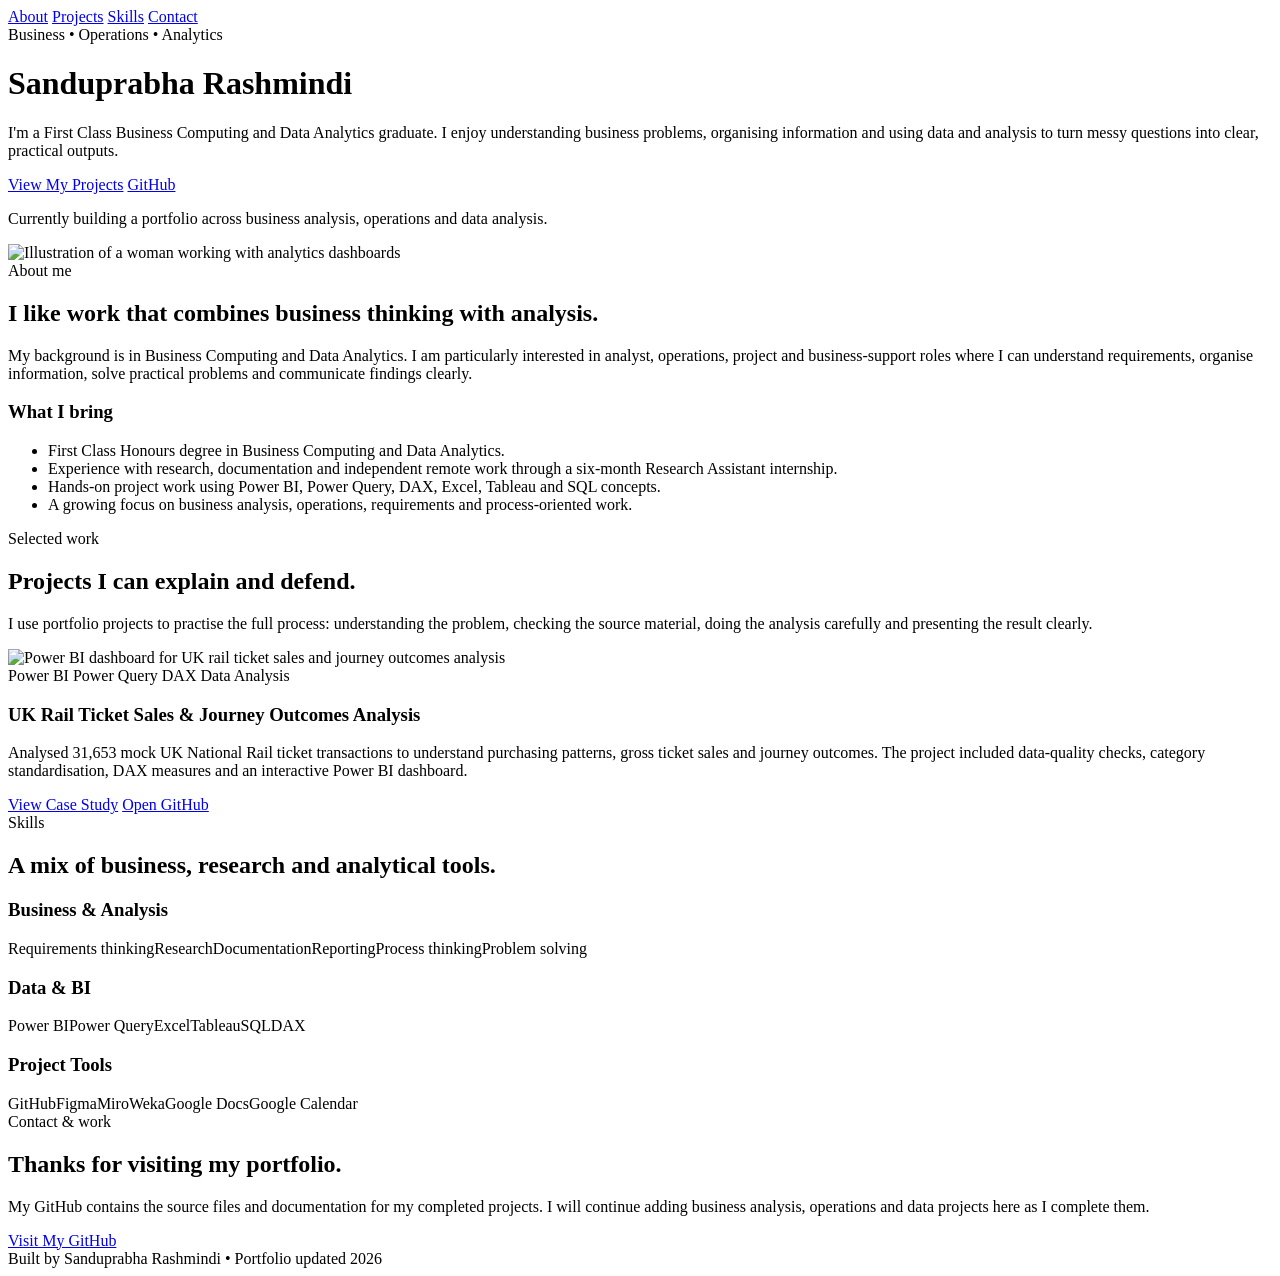
==== index.html @ f272a781 "Add portfolio website" ====
<!DOCTYPE html>
<html lang="en">
<head>
  <meta charset="UTF-8" />
  <meta name="viewport" content="width=device-width, initial-scale=1.0" />
  <meta name="description" content="Portfolio of Sanduprabha Rashmindi, a First Class Business Computing and Data Analytics graduate interested in business analysis, operations and data-informed decision making." />
  <title>Sanduprabha Rashmindi | Portfolio</title>
  <link rel="preconnect" href="https://fonts.googleapis.com">
  <link rel="preconnect" href="https://fonts.gstatic.com" crossorigin>
  <link href="https://fonts.googleapis.com/css2?family=Inter:wght@400;500;600;700;800&display=swap" rel="stylesheet">
  <link rel="stylesheet" href="assets/style.css" />
</head>
<body>
  <nav class="site-nav" aria-label="Main navigation">
    <div class="container nav-inner">
      <div class="nav-links">
        <a href="#about">About</a>
        <a href="#projects">Projects</a>
        <a href="#skills">Skills</a>
        <a href="#contact">Contact</a>
      </div>
    </div>
  </nav>

  <header class="hero" id="top">
    <div class="container hero-grid">
      <div>
        <div class="eyebrow">Business • Operations • Analytics</div>
        <h1><span class="accent">Sanduprabha Rashmindi</span></h1>
        <p class="hero-copy">
          I'm a First Class Business Computing and Data Analytics graduate. I enjoy understanding business problems,
          organising information and using data and analysis to turn messy questions into clear, practical outputs.
        </p>
        <div class="button-row">
          <a class="button primary" href="#projects">View My Projects</a>
          <a class="button" href="https://github.com/mindyverse" target="_blank" rel="noreferrer">GitHub</a>
        </div>
        <p class="hero-note">Currently building a portfolio across business analysis, operations and data analysis.</p>
      </div>

      <div class="hero-visual" aria-label="Data analytics illustration">
        <img src="images/hero-portfolio.png" alt="Illustration of a woman working with analytics dashboards" />
      </div>
    </div>
  </header>

  <main>
    <section id="about">
      <div class="container">
        <div class="about-grid">
          <div>
            <div class="section-kicker">About me</div>
            <h2 class="section-title">I like work that combines business thinking with analysis.</h2>
            <p class="section-subtitle">
              My background is in Business Computing and Data Analytics. I am particularly interested in analyst,
              operations, project and business-support roles where I can understand requirements, organise information,
              solve practical problems and communicate findings clearly.
            </p>
          </div>
          <div class="card">
            <h3>What I bring</h3>
            <ul class="fact-list">
              <li>First Class Honours degree in Business Computing and Data Analytics.</li>
              <li>Experience with research, documentation and independent remote work through a six-month Research Assistant internship.</li>
              <li>Hands-on project work using Power BI, Power Query, DAX, Excel, Tableau and SQL concepts.</li>
              <li>A growing focus on business analysis, operations, requirements and process-oriented work.</li>
            </ul>
          </div>
        </div>
      </div>
    </section>

    <section id="projects">
      <div class="container">
        <div class="section-kicker">Selected work</div>
        <h2 class="section-title">Projects I can explain and defend.</h2>
        <p class="section-subtitle">
          I use portfolio projects to practise the full process: understanding the problem, checking the source material,
          doing the analysis carefully and presenting the result clearly.
        </p>

        <div class="grid">
          <article class="card project-card">
            <div class="project-media">
              <img src="https://raw.githubusercontent.com/mindyverse/uk-rail-ticket-sales-journey-outcomes-analysis/main/dashboard.png" onerror="this.onerror=null;this.src='images/uk-rail-dashboard.png';" alt="Power BI dashboard for UK rail ticket sales and journey outcomes analysis" />
            </div>
            <div class="project-body">
              <div class="project-meta">
                <span class="tag">Power BI</span>
                <span class="tag">Power Query</span>
                <span class="tag">DAX</span>
                <span class="tag">Data Analysis</span>
              </div>
              <h3>UK Rail Ticket Sales & Journey Outcomes Analysis</h3>
              <p>
                Analysed 31,653 mock UK National Rail ticket transactions to understand purchasing patterns,
                gross ticket sales and journey outcomes. The project included data-quality checks, category standardisation,
                DAX measures and an interactive Power BI dashboard.
              </p>
              <div class="button-row">
                <a class="button primary" href="projects/uk-rail.html">View Case Study</a>
                <a class="button" href="https://github.com/mindyverse/uk-rail-ticket-sales-journey-outcomes-analysis" target="_blank" rel="noreferrer">Open GitHub</a>
              </div>
            </div>
          </article>
        </div>
      </div>
    </section>

    <section id="skills">
      <div class="container">
        <div class="section-kicker">Skills</div>
        <h2 class="section-title">A mix of business, research and analytical tools.</h2>
        <div class="grid three">
          <div class="card skill-group">
            <h3>Business & Analysis</h3>
            <div class="skill-chips">
              <span>Requirements thinking</span><span>Research</span><span>Documentation</span><span>Reporting</span><span>Process thinking</span><span>Problem solving</span>
            </div>
          </div>
          <div class="card skill-group">
            <h3>Data & BI</h3>
            <div class="skill-chips">
              <span>Power BI</span><span>Power Query</span><span>Excel</span><span>Tableau</span><span>SQL</span><span>DAX</span>
            </div>
          </div>
          <div class="card skill-group">
            <h3>Project Tools</h3>
            <div class="skill-chips">
              <span>GitHub</span><span>Figma</span><span>Miro</span><span>Weka</span><span>Google Docs</span><span>Google Calendar</span>
            </div>
          </div>
        </div>
      </div>
    </section>

    <section id="contact">
      <div class="container">
        <div class="soft-panel contact-card">
          <div class="section-kicker">Contact & work</div>
          <h2 class="section-title">Thanks for visiting my portfolio.</h2>
          <p class="section-subtitle" style="margin-left:auto;margin-right:auto;">
            My GitHub contains the source files and documentation for my completed projects. I will continue adding
            business analysis, operations and data projects here as I complete them.
          </p>
          <div class="button-row">
            <a class="button primary" href="https://github.com/mindyverse" target="_blank" rel="noreferrer">Visit My GitHub</a>
          </div>
        </div>
      </div>
    </section>
  </main>

  <footer>
    <div class="container">Built by Sanduprabha Rashmindi • Portfolio updated 2026</div>
  </footer>
</body>
</html>
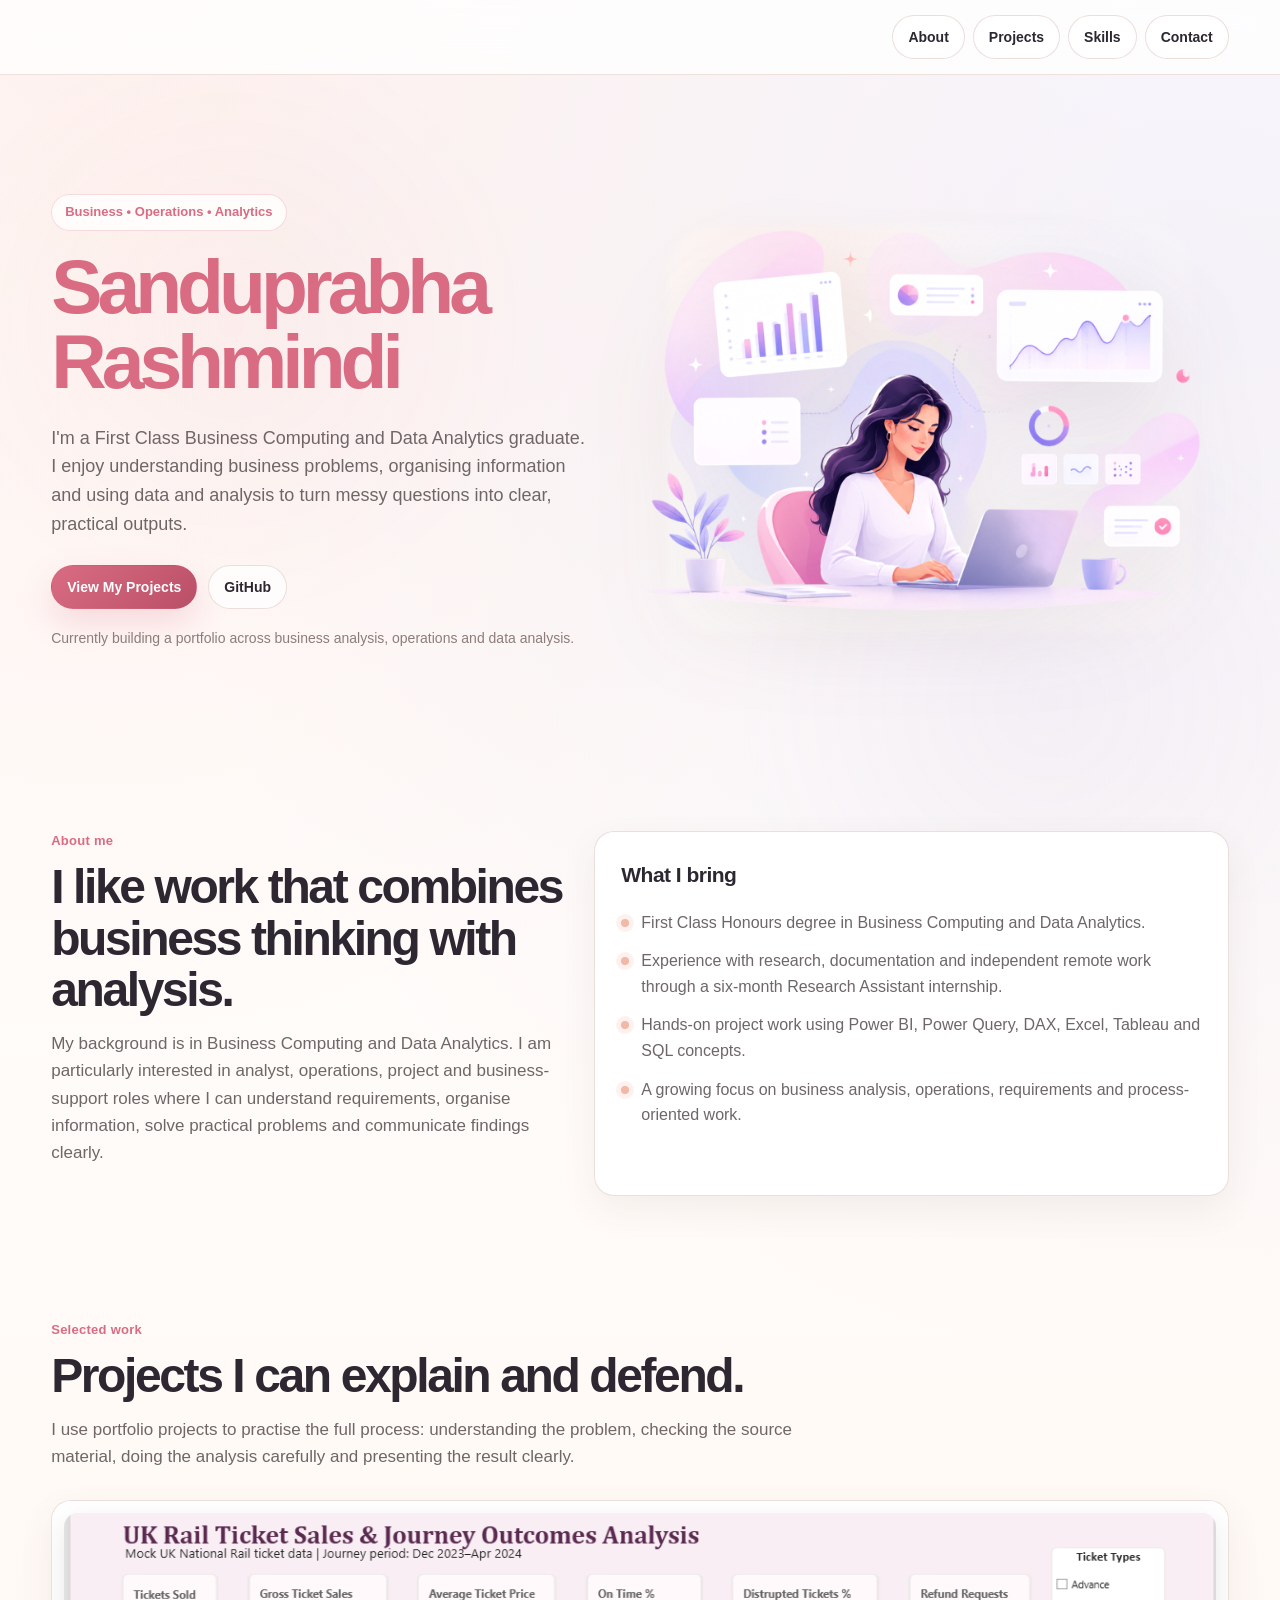
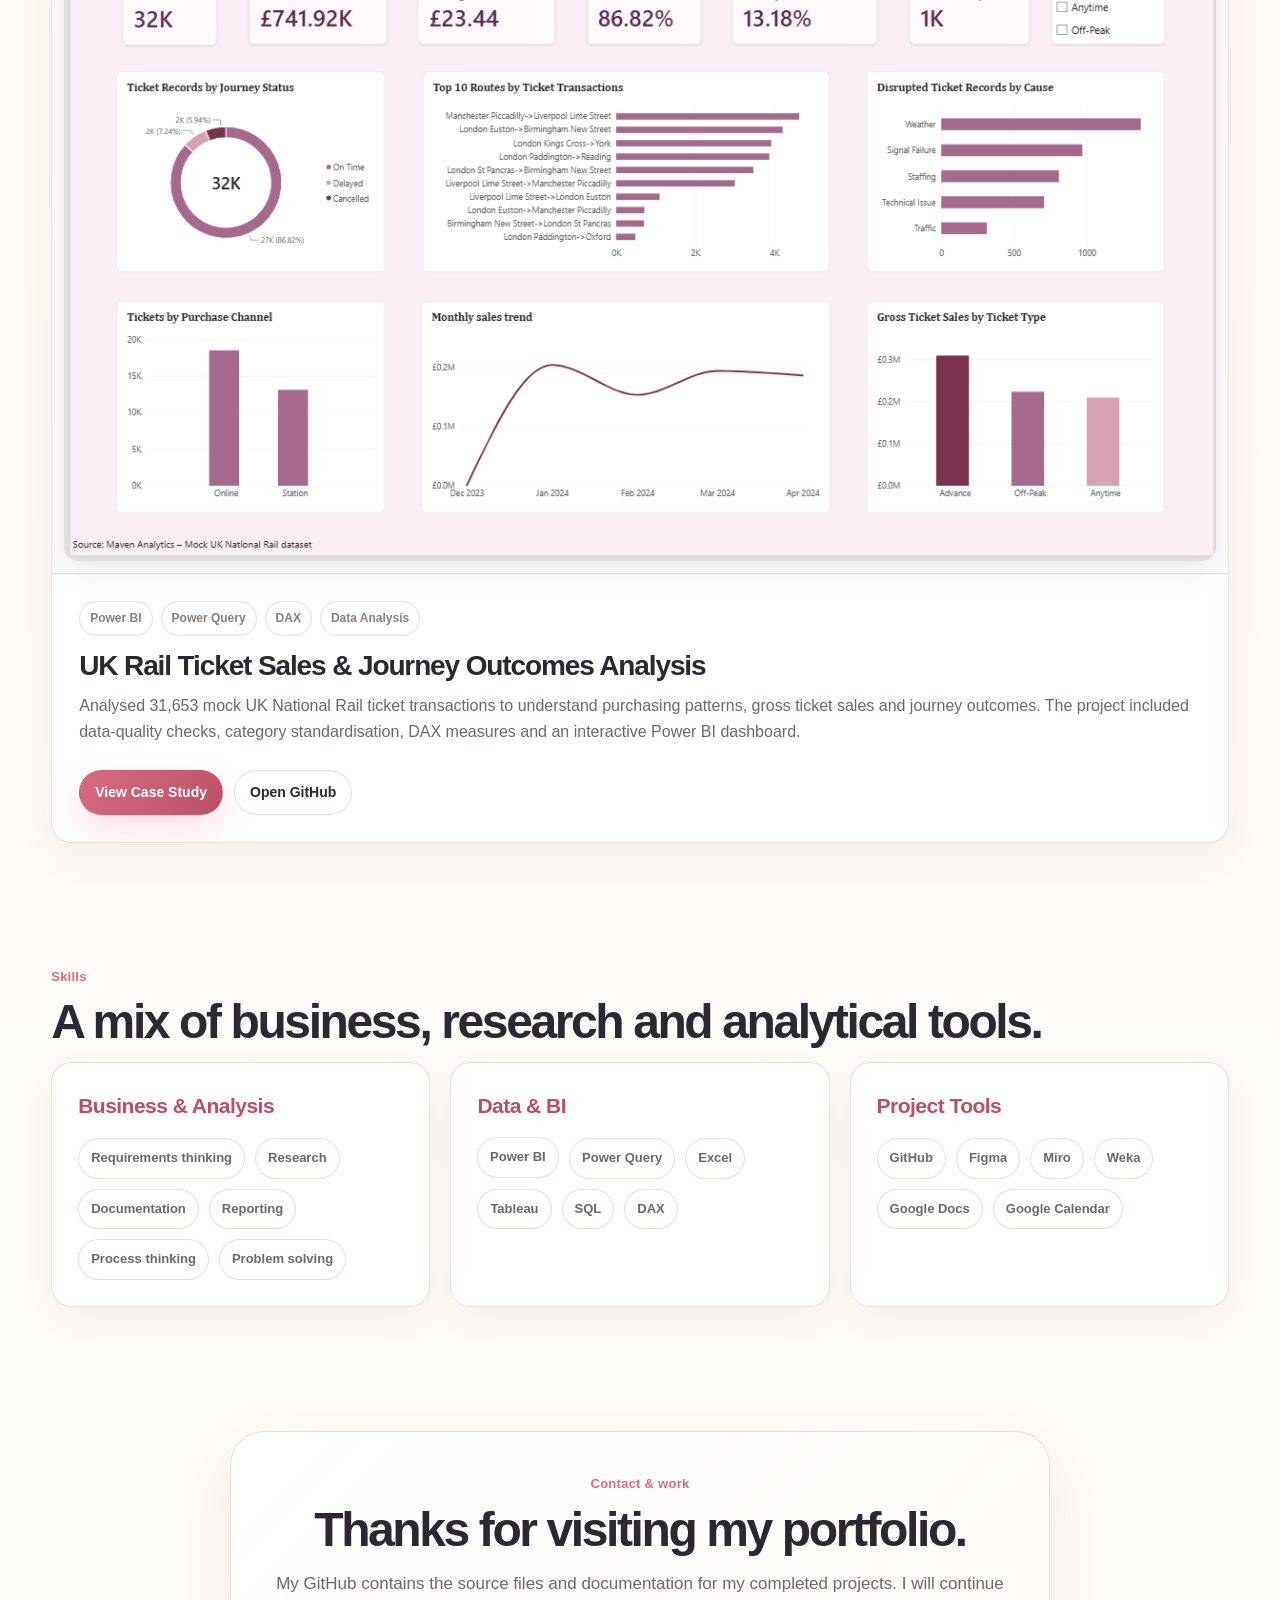
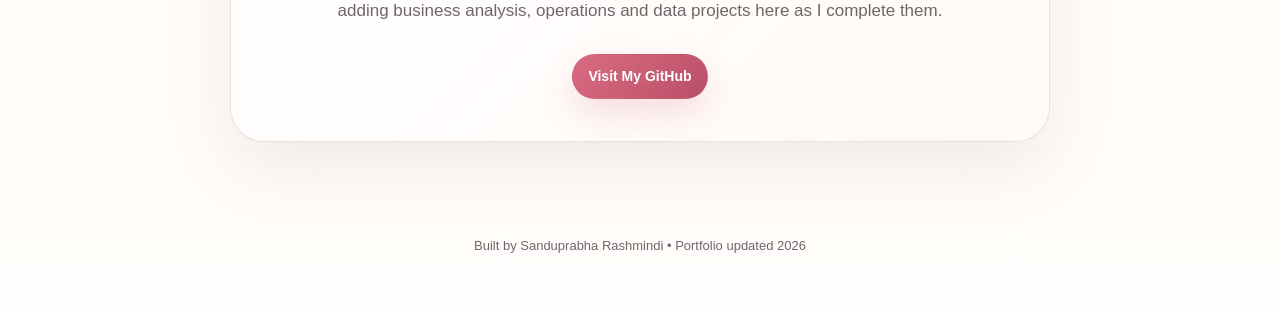
==== commit 249d8858: "Add files via upload" ====
--- a/index.html
+++ b/index.html
@@ -8,7 +8,7 @@
   <link rel="preconnect" href="https://fonts.googleapis.com">
   <link rel="preconnect" href="https://fonts.gstatic.com" crossorigin>
   <link href="https://fonts.googleapis.com/css2?family=Inter:wght@400;500;600;700;800&display=swap" rel="stylesheet">
-  <link rel="stylesheet" href="assets/style.css" />
+  <link rel="stylesheet" href="style.css" />
 </head>
 <body>
   <nav class="site-nav" aria-label="Main navigation">
@@ -39,7 +39,7 @@
       </div>
 
       <div class="hero-visual" aria-label="Data analytics illustration">
-        <img src="images/hero-portfolio.png" alt="Illustration of a woman working with analytics dashboards" />
+        <img src="hero-portfolio.png" alt="Illustration of a woman working with analytics dashboards" />
       </div>
     </div>
   </header>
@@ -82,7 +82,7 @@
         <div class="grid">
           <article class="card project-card">
             <div class="project-media">
-              <img src="https://raw.githubusercontent.com/mindyverse/uk-rail-ticket-sales-journey-outcomes-analysis/main/dashboard.png" onerror="this.onerror=null;this.src='images/uk-rail-dashboard.png';" alt="Power BI dashboard for UK rail ticket sales and journey outcomes analysis" />
+              <img src="https://raw.githubusercontent.com/mindyverse/uk-rail-ticket-sales-journey-outcomes-analysis/main/dashboard.png" onerror="this.onerror=null;this.src='uk-rail-dashboard.png';" alt="Power BI dashboard for UK rail ticket sales and journey outcomes analysis" />
             </div>
             <div class="project-body">
               <div class="project-meta">
@@ -98,7 +98,7 @@
                 DAX measures and an interactive Power BI dashboard.
               </p>
               <div class="button-row">
-                <a class="button primary" href="projects/uk-rail.html">View Case Study</a>
+                <a class="button primary" href="uk-rail.html">View Case Study</a>
                 <a class="button" href="https://github.com/mindyverse/uk-rail-ticket-sales-journey-outcomes-analysis" target="_blank" rel="noreferrer">Open GitHub</a>
               </div>
             </div>
--- a/style.css
+++ b/style.css
@@ -0,0 +1,241 @@
+:root {
+  --bg: #fff9f5;
+  --surface: rgba(255, 255, 255, 0.94);
+  --surface-strong: #ffffff;
+  --text: #2c2730;
+  --muted: #6f6668;
+  --soft-muted: #8c7d7a;
+  --line: rgba(233, 221, 216, 0.92);
+  --plum: #d96c82;
+  --plum-deep: #b94f67;
+  --rose: #f3b8a6;
+  --rose-soft: #f8ddd2;
+  --lavender: #a999d6;
+  --shadow: 0 24px 70px rgba(86, 66, 61, 0.10);
+  --small-shadow: 0 14px 36px rgba(86, 66, 61, 0.07);
+  --radius-xl: 34px;
+  --radius-lg: 26px;
+  --radius-md: 20px;
+  --max: 1180px;
+}
+
+* { box-sizing: border-box; }
+html { scroll-behavior: smooth; }
+body {
+  margin: 0;
+  font-family: Inter, ui-sans-serif, -apple-system, BlinkMacSystemFont, "Segoe UI", Arial, sans-serif;
+  color: var(--text);
+  background:
+    radial-gradient(circle at 8% 0%, rgba(243, 184, 166, 0.20), transparent 28%),
+    radial-gradient(circle at 93% 9%, rgba(169, 153, 214, 0.13), transparent 31%),
+    linear-gradient(180deg, #ffffff 0%, var(--bg) 48%, #fffdfb 100%);
+  line-height: 1.6;
+}
+body::before {
+  content: "";
+  position: fixed;
+  inset: 0;
+  pointer-events: none;
+  background:
+    radial-gradient(circle at 18% 36%, rgba(217, 108, 130, 0.045), transparent 25%),
+    radial-gradient(circle at 82% 78%, rgba(169, 153, 214, 0.055), transparent 25%);
+  z-index: -1;
+}
+a { color: inherit; }
+img { max-width: 100%; }
+.container { width: min(var(--max), 92%); margin: 0 auto; }
+
+.site-nav {
+  position: sticky;
+  top: 0;
+  z-index: 50;
+  border-bottom: 1px solid rgba(233, 221, 216, 0.86);
+  background: rgba(255,255,255,0.78);
+  backdrop-filter: blur(18px);
+}
+.nav-inner {
+  min-height: 74px;
+  display: flex;
+  align-items: center;
+  justify-content: flex-end;
+  gap: 24px;
+}
+.brand {
+  text-decoration: none;
+  font-weight: 820;
+  letter-spacing: -0.035em;
+  font-size: 20px;
+}
+.brand span { color: var(--plum); }
+.nav-links { display: flex; gap: 8px; flex-wrap: wrap; align-items: center; }
+.nav-links a, .button {
+  text-decoration: none;
+  border-radius: 999px;
+  padding: 10px 15px;
+  border: 1px solid var(--line);
+  background: rgba(255,255,255,0.72);
+  font-size: 14px;
+  font-weight: 700;
+  transition: transform 160ms ease, box-shadow 160ms ease, border-color 160ms ease;
+}
+.nav-links a:hover, .button:hover {
+  transform: translateY(-1px);
+  box-shadow: var(--small-shadow);
+  border-color: rgba(217,108,130,0.38);
+}
+.button.primary {
+  color: #fff;
+  background: linear-gradient(135deg, var(--plum), var(--plum-deep));
+  border-color: transparent;
+  box-shadow: 0 14px 32px rgba(217,108,130,0.22);
+}
+.button-row { display: flex; gap: 11px; flex-wrap: wrap; margin-top: 26px; }
+
+.hero { padding: 74px 0 60px; }
+.hero-grid {
+  display: grid;
+  grid-template-columns: 0.95fr 1.05fr;
+  gap: 42px;
+  align-items: center;
+}
+.eyebrow {
+  display: inline-flex;
+  padding: 7px 13px;
+  border-radius: 999px;
+  border: 1px solid rgba(217,108,130,0.24);
+  background: rgba(255,255,255,0.78);
+  color: var(--plum);
+  font-size: 13px;
+  font-weight: 780;
+}
+h1 {
+  margin: 18px 0 0;
+  max-width: 720px;
+  font-size: clamp(44px, 6vw, 78px);
+  line-height: 0.98;
+  letter-spacing: -0.065em;
+}
+.accent { color: var(--plum); }
+.hero-copy {
+  max-width: 690px;
+  margin: 24px 0 0;
+  color: var(--muted);
+  font-size: 18px;
+}
+.hero-note {
+  margin-top: 18px;
+  color: var(--soft-muted);
+  font-size: 14px;
+}
+.hero-visual {
+  position: relative;
+  min-height: 560px;
+  display: flex;
+  align-items: center;
+  justify-content: center;
+  isolation: isolate;
+}
+.hero-visual::before {
+  content: "";
+  position: absolute;
+  width: 88%; height: 73%;
+  border-radius: 48px;
+  background:
+    radial-gradient(circle at 24% 16%, rgba(243,184,166,0.20), transparent 38%),
+    radial-gradient(circle at 78% 23%, rgba(169,153,214,0.10), transparent 38%),
+    linear-gradient(145deg, rgba(255,255,255,0.66), rgba(255,249,245,0.24));
+  filter: blur(5px);
+  z-index: -1;
+}
+.hero-visual img {
+  width: min(124%, 900px);
+  max-height: 700px;
+  object-fit: contain;
+  display: block;
+  transform: translateY(-8px);
+  filter: drop-shadow(0 30px 42px rgba(88,68,63,0.10));
+}
+
+section { padding: 62px 0; }
+.section-kicker { color: var(--plum); font-size: 13px; font-weight: 800; letter-spacing: 0.02em; margin-bottom: 9px; }
+.section-title { margin: 0 0 14px; font-size: clamp(32px,4vw,48px); line-height: 1.08; letter-spacing: -0.05em; }
+.section-subtitle { max-width: 790px; margin: 0 0 30px; color: var(--muted); font-size: 17px; }
+.soft-panel {
+  padding: clamp(24px,4vw,42px);
+  border-radius: var(--radius-xl);
+  border: 1px solid var(--line);
+  background: linear-gradient(135deg, rgba(255,255,255,0.97), rgba(255,249,245,0.92));
+  box-shadow: var(--shadow);
+}
+.grid { display: grid; gap: 20px; }
+.grid.two { grid-template-columns: repeat(2, minmax(0,1fr)); }
+.grid.three { grid-template-columns: repeat(3, minmax(0,1fr)); }
+.card {
+  border-radius: var(--radius-md);
+  border: 1px solid var(--line);
+  background: var(--surface);
+  box-shadow: var(--small-shadow);
+  padding: 26px;
+  backdrop-filter: blur(16px);
+}
+.card h3 { margin: 0 0 8px; font-size: 21px; letter-spacing: -0.025em; }
+.card p { margin: 0; color: var(--muted); }
+
+.about-grid { display: grid; grid-template-columns: 0.9fr 1.1fr; gap: 24px; align-items: stretch; }
+.fact-list { list-style: none; padding: 0; margin: 18px 0 0; display: grid; gap: 13px; }
+.fact-list li { display: flex; gap: 12px; color: var(--muted); }
+.fact-list li::before { content: ""; width: 8px; height: 8px; flex: 0 0 8px; margin-top: 9px; border-radius: 50%; background: var(--rose); box-shadow: 0 0 0 5px rgba(243,184,166,0.18); }
+
+.project-card { overflow: hidden; padding: 0; }
+.project-media { background: #fff; border-bottom: 1px solid var(--line); padding: 12px; }
+.project-media img { display: block; width: 100%; aspect-ratio: 16 / 9; object-fit: cover; border-radius: 14px; box-shadow: 0 10px 28px rgba(44,39,48,0.10); }
+.project-body { padding: 27px; }
+.project-meta { display: flex; flex-wrap: wrap; gap: 8px; margin-bottom: 14px; }
+.tag { padding: 7px 10px; border-radius: 999px; background: #fff; border: 1px solid var(--line); color: var(--soft-muted); font-size: 12px; font-weight: 700; }
+.project-body h3 { font-size: 28px; line-height: 1.14; margin: 0 0 11px; letter-spacing: -0.04em; }
+.project-body p { color: var(--muted); margin: 0; }
+
+.skill-group h3 { color: var(--plum-deep); }
+.skill-chips { display: flex; flex-wrap: wrap; gap: 10px; margin-top: 15px; }
+.skill-chips span { padding: 9px 12px; border-radius: 999px; border: 1px solid var(--line); background: #fff; color: var(--muted); font-size: 13px; font-weight: 680; }
+
+.contact-card { text-align: center; max-width: 820px; margin: 0 auto; }
+.contact-card .button-row { justify-content: center; }
+footer { padding: 32px 0 54px; text-align: center; color: var(--muted); font-size: 13px; }
+
+.project-hero { padding: 58px 0 34px; }
+.project-hero h1 { font-size: clamp(40px,5vw,64px); max-width: 920px; }
+.breadcrumb { font-size: 14px; color: var(--muted); margin-bottom: 18px; }
+.breadcrumb a { color: var(--plum); text-decoration: none; font-weight: 700; }
+.project-screenshot {
+  margin-top: 28px;
+  padding: 10px;
+  border-radius: 26px;
+  border: 1px solid var(--line);
+  background: #fff;
+  box-shadow: 0 18px 50px rgba(44,39,48,0.10);
+}
+.project-screenshot img { display: block; width: 100%; border-radius: 17px; }
+.kpi-grid { display: grid; grid-template-columns: repeat(3,1fr); gap: 14px; margin-top: 24px; }
+.kpi { padding: 18px; border: 1px solid var(--line); border-radius: 18px; background: #fff; }
+.kpi strong { display: block; font-size: 26px; color: var(--plum-deep); letter-spacing: -0.035em; }
+.kpi span { color: var(--muted); font-size: 13px; }
+.note { padding: 18px 20px; border-left: 4px solid var(--rose); background: rgba(255,255,255,0.76); border-radius: 0 16px 16px 0; color: var(--muted); }
+
+@media (max-width: 980px) {
+  .hero-grid, .about-grid, .grid.two, .grid.three { grid-template-columns: 1fr; }
+  .hero-visual { min-height: 470px; }
+  .kpi-grid { grid-template-columns: repeat(2,1fr); }
+}
+@media (max-width: 680px) {
+  .nav-inner { align-items: flex-start; padding: 16px 0; flex-direction: column; gap: 12px; }
+  .nav-links { width: 100%; }
+  .nav-links a { flex: 1; text-align: center; }
+  .hero { padding-top: 48px; }
+  .hero-visual { min-height: 390px; }
+  .hero-visual img { width: 122%; }
+  section { padding: 46px 0; }
+  .button-row { flex-direction: column; }
+  .button { text-align: center; }
+  .kpi-grid { grid-template-columns: 1fr; }
+}
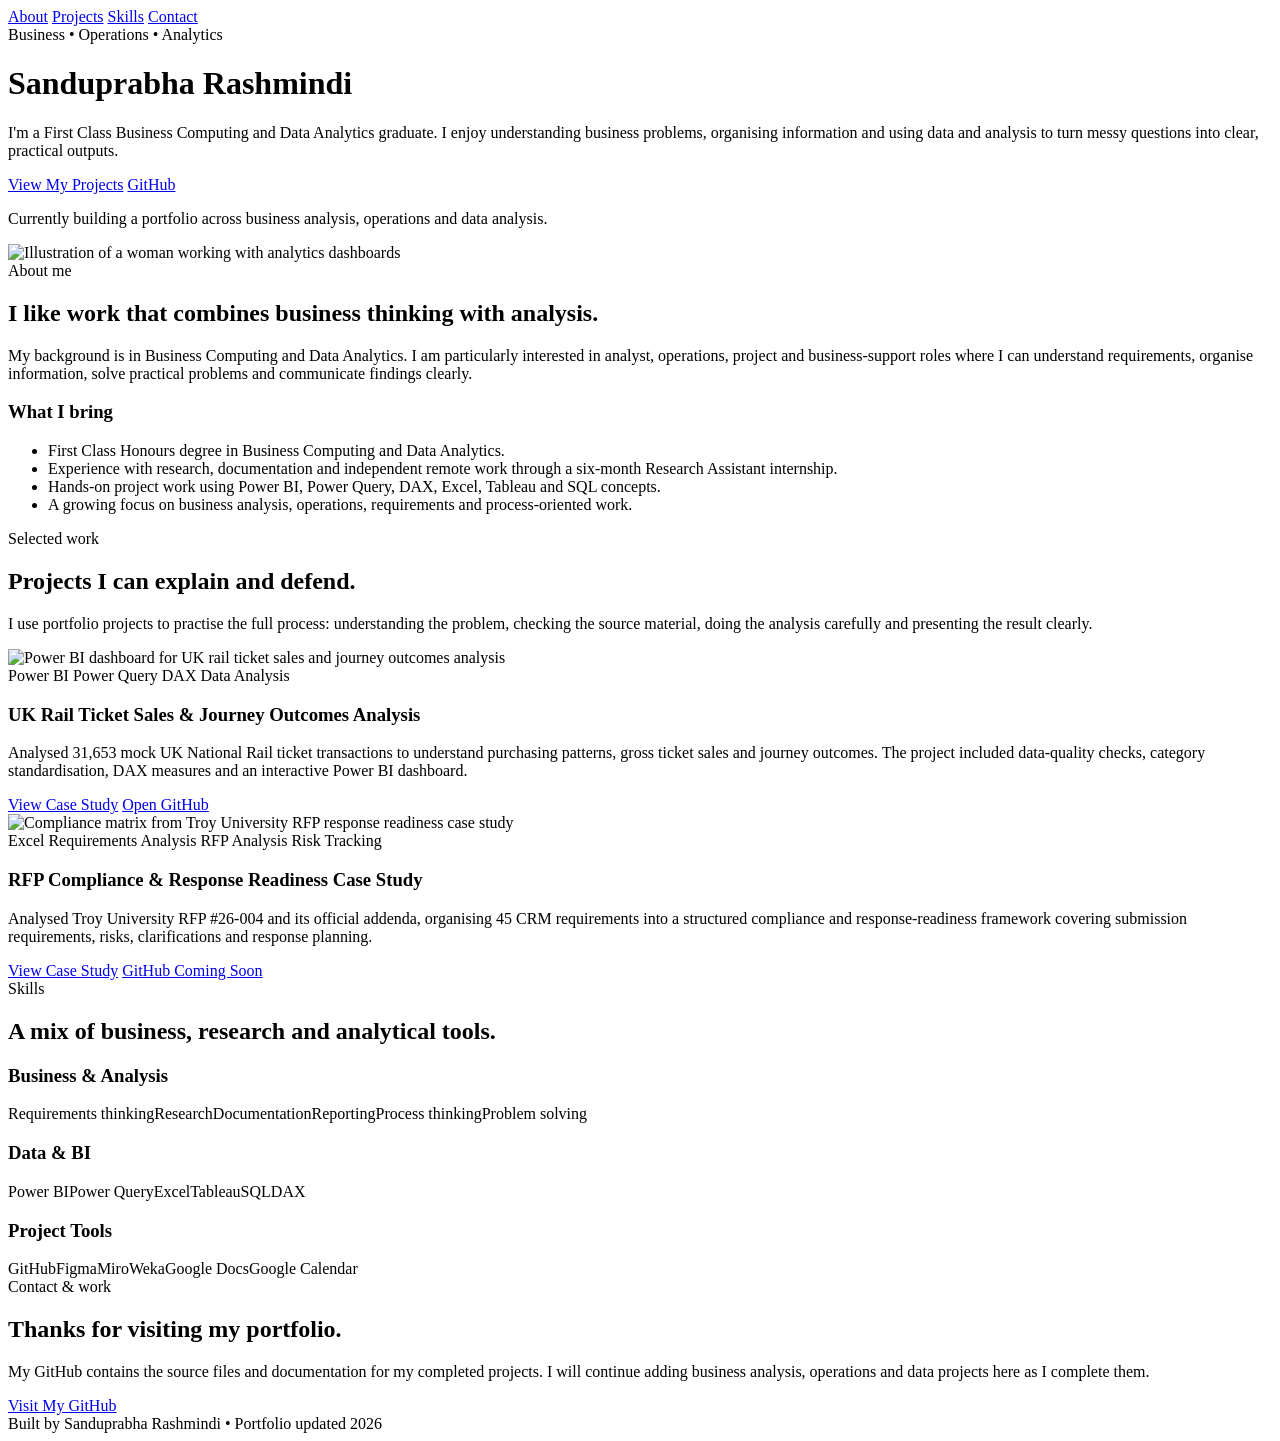
==== commit fa051b80: "Add RFP response readiness case study" ====
--- a/index.html
+++ b/index.html
@@ -8,7 +8,7 @@
   <link rel="preconnect" href="https://fonts.googleapis.com">
   <link rel="preconnect" href="https://fonts.gstatic.com" crossorigin>
   <link href="https://fonts.googleapis.com/css2?family=Inter:wght@400;500;600;700;800&display=swap" rel="stylesheet">
-  <link rel="stylesheet" href="style.css" />
+  <link rel="stylesheet" href="assets/style.css" />
 </head>
 <body>
   <nav class="site-nav" aria-label="Main navigation">
@@ -39,7 +39,7 @@
       </div>
 
       <div class="hero-visual" aria-label="Data analytics illustration">
-        <img src="hero-portfolio.png" alt="Illustration of a woman working with analytics dashboards" />
+        <img src="images/hero-portfolio.png" alt="Illustration of a woman working with analytics dashboards" />
       </div>
     </div>
   </header>
@@ -79,10 +79,10 @@
           doing the analysis carefully and presenting the result clearly.
         </p>
 
-        <div class="grid">
+        <div class="grid two">
           <article class="card project-card">
             <div class="project-media">
-              <img src="https://raw.githubusercontent.com/mindyverse/uk-rail-ticket-sales-journey-outcomes-analysis/main/dashboard.png" onerror="this.onerror=null;this.src='uk-rail-dashboard.png';" alt="Power BI dashboard for UK rail ticket sales and journey outcomes analysis" />
+              <img src="https://raw.githubusercontent.com/mindyverse/uk-rail-ticket-sales-journey-outcomes-analysis/main/dashboard.png" onerror="this.onerror=null;this.src='images/uk-rail-dashboard.png';" alt="Power BI dashboard for UK rail ticket sales and journey outcomes analysis" />
             </div>
             <div class="project-body">
               <div class="project-meta">
@@ -98,8 +98,31 @@
                 DAX measures and an interactive Power BI dashboard.
               </p>
               <div class="button-row">
-                <a class="button primary" href="uk-rail.html">View Case Study</a>
+                <a class="button primary" href="projects/uk-rail.html">View Case Study</a>
                 <a class="button" href="https://github.com/mindyverse/uk-rail-ticket-sales-journey-outcomes-analysis" target="_blank" rel="noreferrer">Open GitHub</a>
+              </div>
+            </div>
+          </article>
+
+          <article class="card project-card">
+            <div class="project-media">
+              <img src="images/rfp-compliance-matrix.png" alt="Compliance matrix from Troy University RFP response readiness case study" />
+            </div>
+            <div class="project-body">
+              <div class="project-meta">
+                <span class="tag">Excel</span>
+                <span class="tag">Requirements Analysis</span>
+                <span class="tag">RFP Analysis</span>
+                <span class="tag">Risk Tracking</span>
+              </div>
+              <h3>RFP Compliance & Response Readiness Case Study</h3>
+              <p>
+                Analysed Troy University RFP #26-004 and its official addenda, organising 45 CRM requirements into a structured
+                compliance and response-readiness framework covering submission requirements, risks, clarifications and response planning.
+              </p>
+              <div class="button-row">
+                <a class="button primary" href="projects/troy-rfp.html">View Case Study</a>
+                <a class="button" href="#" aria-disabled="true" title="GitHub repository will be added after it is published">GitHub Coming Soon</a>
               </div>
             </div>
           </article>
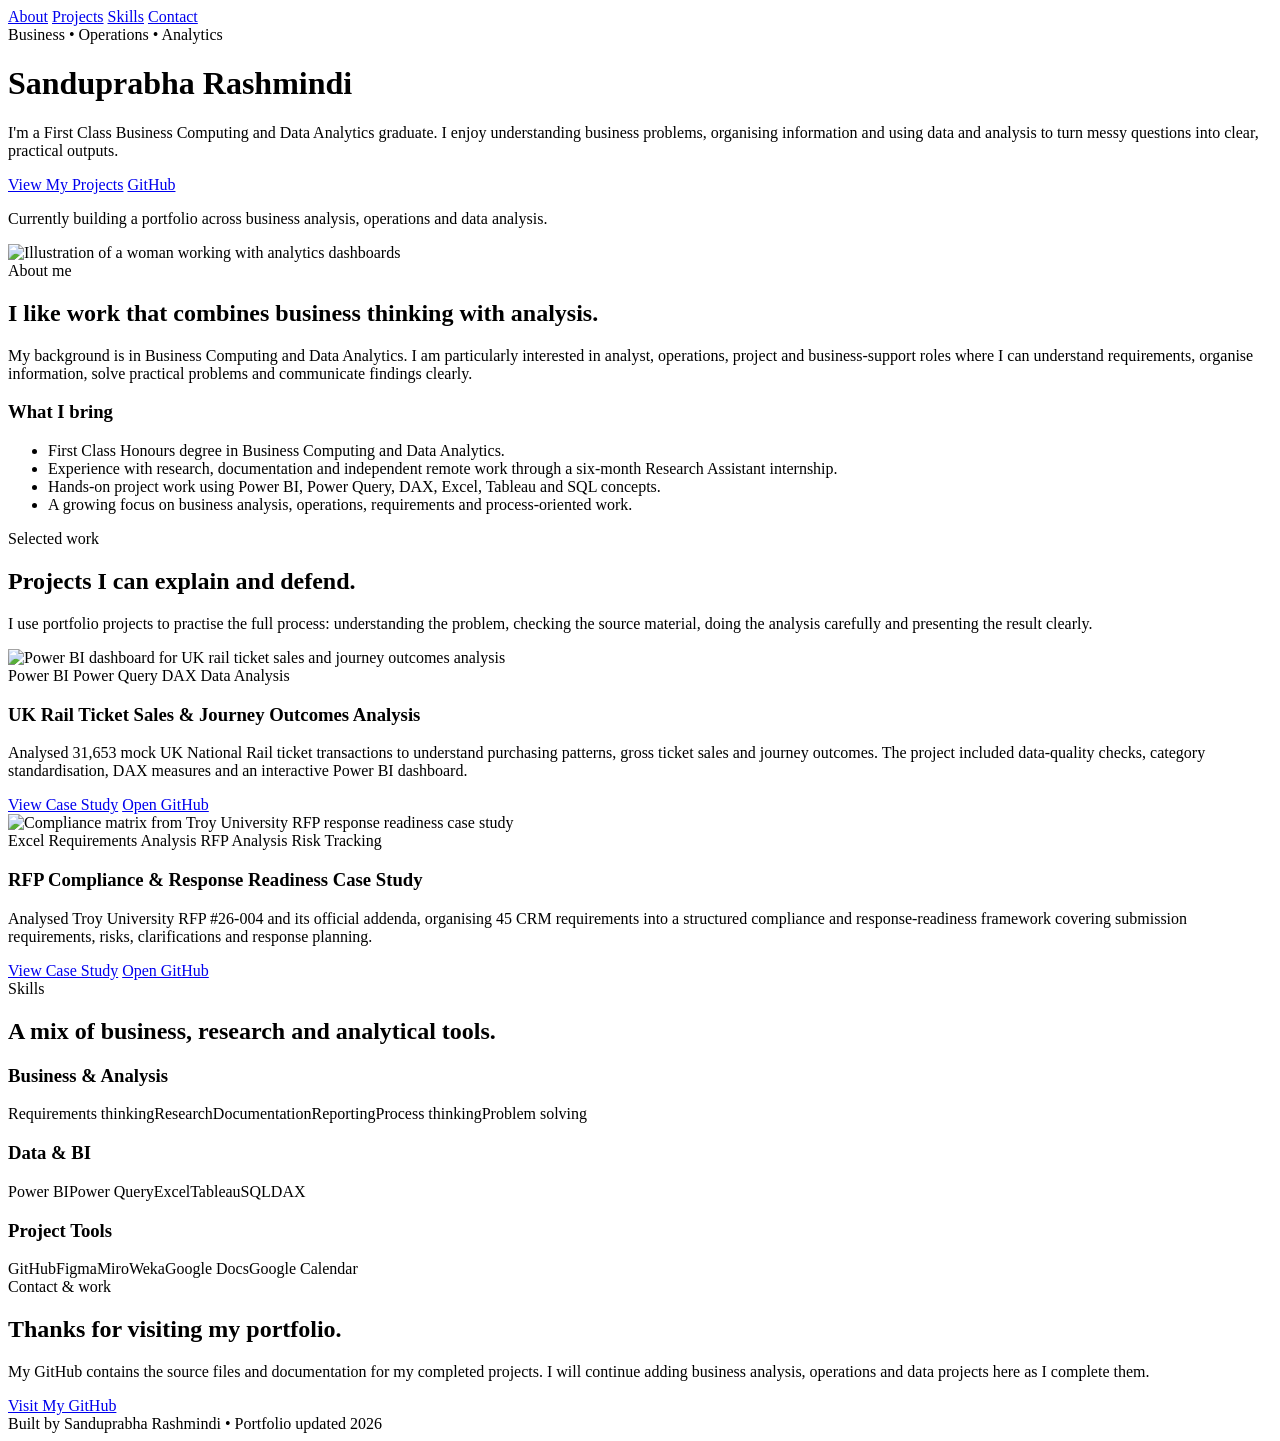
==== commit c6415358: "Add files via upload" ====
--- a/index.html
+++ b/index.html
@@ -122,7 +122,7 @@
               </p>
               <div class="button-row">
                 <a class="button primary" href="projects/troy-rfp.html">View Case Study</a>
-                <a class="button" href="#" aria-disabled="true" title="GitHub repository will be added after it is published">GitHub Coming Soon</a>
+                <a class="button" href="https://github.com/mindyverse/RFP_Response_Readiness_Analysis" target="_blank" rel="noreferrer">Open GitHub</a>
               </div>
             </div>
           </article>
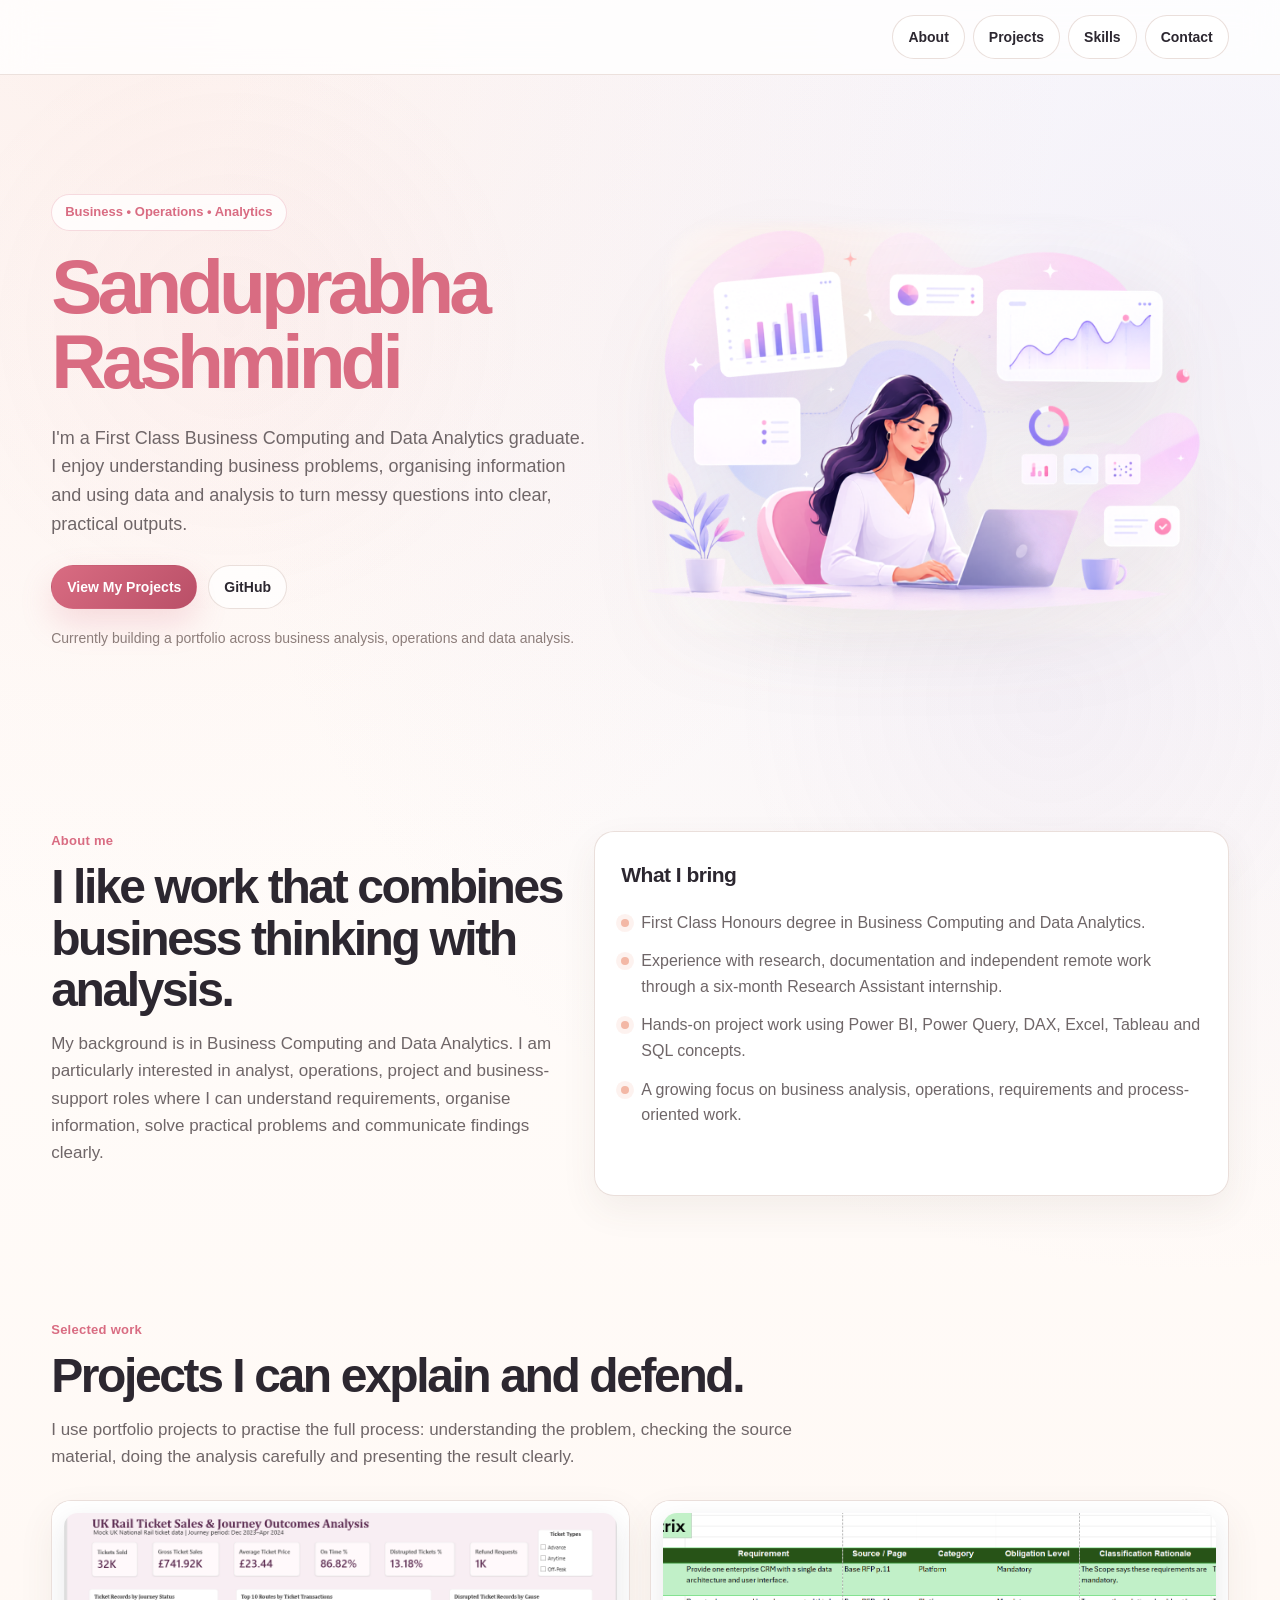
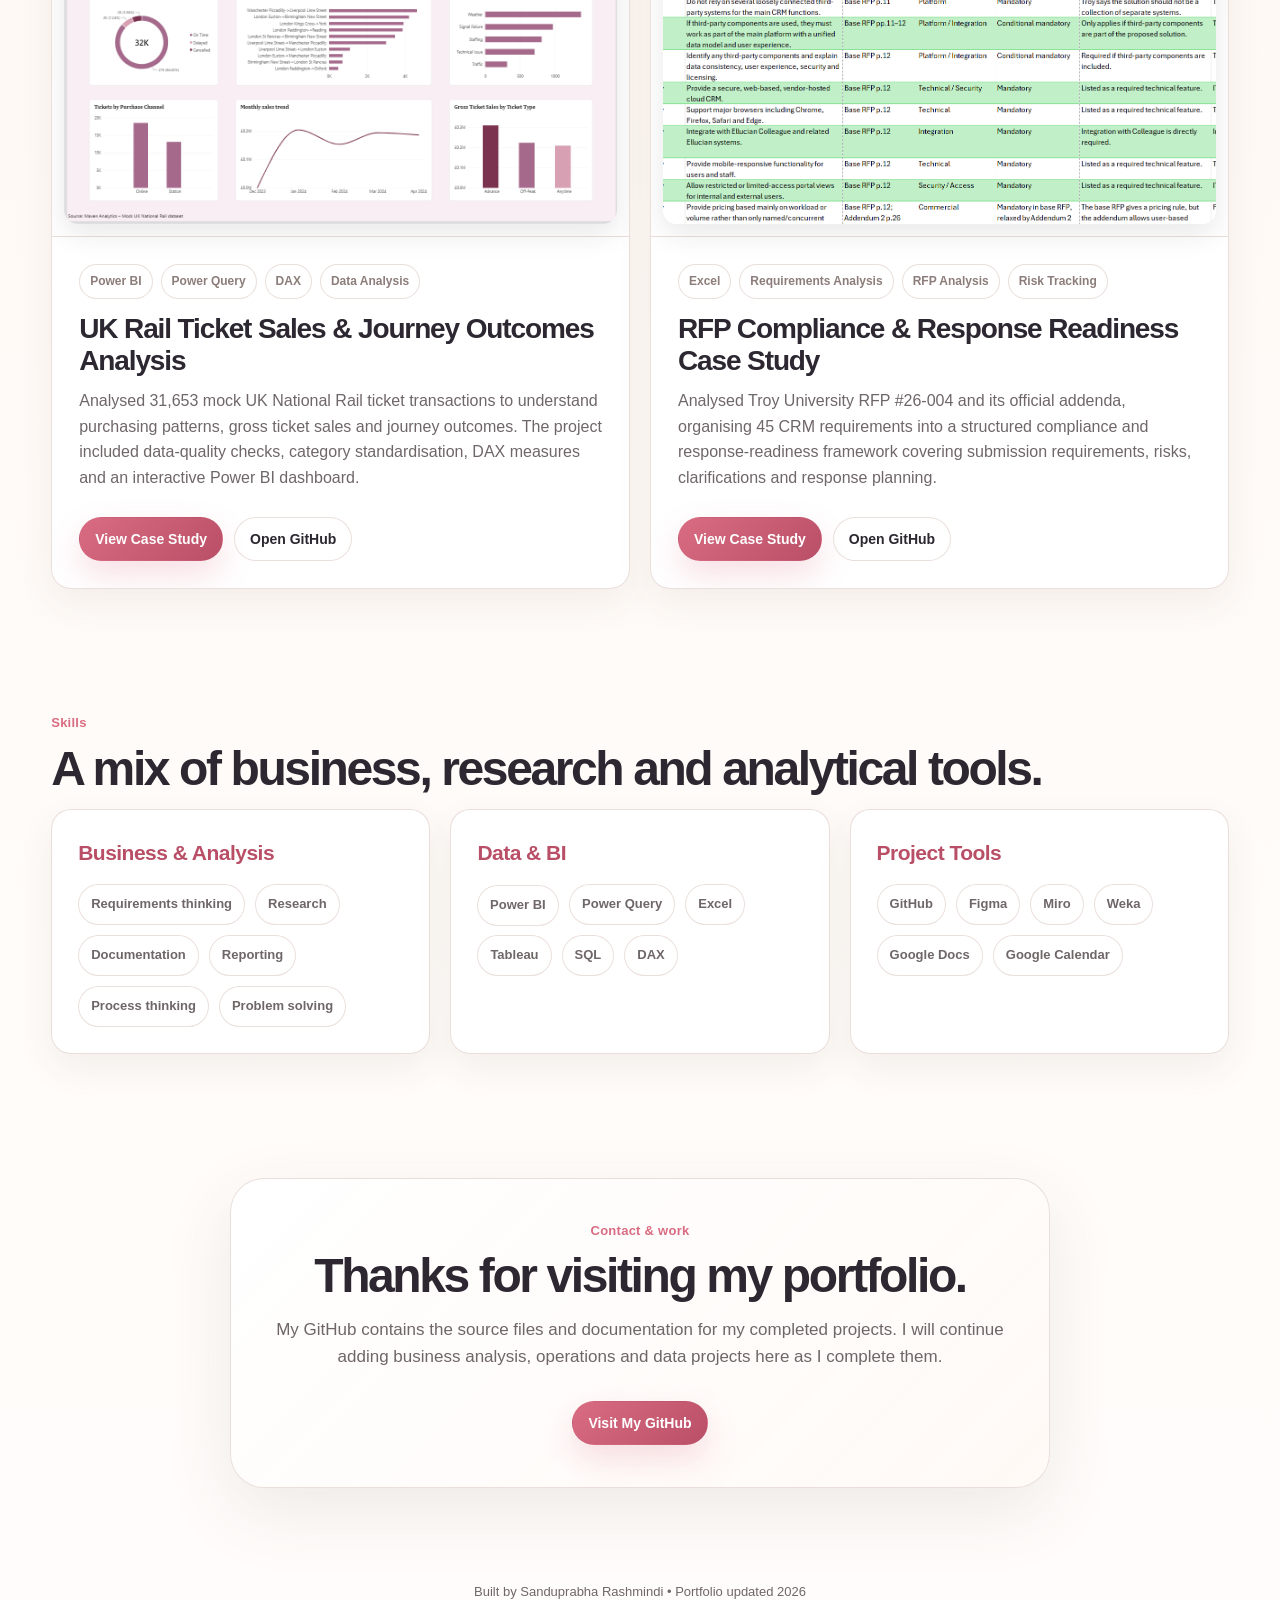
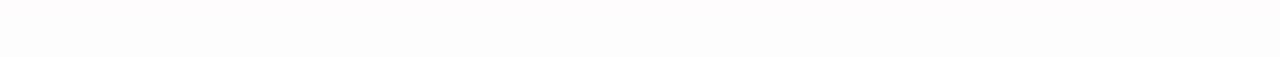
==== commit e53557c4: "Add files via upload" ====
--- a/index.html
+++ b/index.html
@@ -8,7 +8,7 @@
   <link rel="preconnect" href="https://fonts.googleapis.com">
   <link rel="preconnect" href="https://fonts.gstatic.com" crossorigin>
   <link href="https://fonts.googleapis.com/css2?family=Inter:wght@400;500;600;700;800&display=swap" rel="stylesheet">
-  <link rel="stylesheet" href="assets/style.css" />
+  <link rel="stylesheet" href="style.css" />
 </head>
 <body>
   <nav class="site-nav" aria-label="Main navigation">
@@ -39,7 +39,7 @@
       </div>
 
       <div class="hero-visual" aria-label="Data analytics illustration">
-        <img src="images/hero-portfolio.png" alt="Illustration of a woman working with analytics dashboards" />
+        <img src="hero-portfolio.png" alt="Illustration of a woman working with analytics dashboards" />
       </div>
     </div>
   </header>
@@ -82,7 +82,7 @@
         <div class="grid two">
           <article class="card project-card">
             <div class="project-media">
-              <img src="https://raw.githubusercontent.com/mindyverse/uk-rail-ticket-sales-journey-outcomes-analysis/main/dashboard.png" onerror="this.onerror=null;this.src='images/uk-rail-dashboard.png';" alt="Power BI dashboard for UK rail ticket sales and journey outcomes analysis" />
+              <img src="https://raw.githubusercontent.com/mindyverse/uk-rail-ticket-sales-journey-outcomes-analysis/main/dashboard.png" onerror="this.onerror=null;this.src='uk-rail-dashboard.png';" alt="Power BI dashboard for UK rail ticket sales and journey outcomes analysis" />
             </div>
             <div class="project-body">
               <div class="project-meta">
@@ -98,7 +98,7 @@
                 DAX measures and an interactive Power BI dashboard.
               </p>
               <div class="button-row">
-                <a class="button primary" href="projects/uk-rail.html">View Case Study</a>
+                <a class="button primary" href="uk-rail.html">View Case Study</a>
                 <a class="button" href="https://github.com/mindyverse/uk-rail-ticket-sales-journey-outcomes-analysis" target="_blank" rel="noreferrer">Open GitHub</a>
               </div>
             </div>
@@ -106,7 +106,7 @@
 
           <article class="card project-card">
             <div class="project-media">
-              <img src="images/rfp-compliance-matrix.png" alt="Compliance matrix from Troy University RFP response readiness case study" />
+              <img src="rfp-compliance-matrix.png" alt="Compliance matrix from Troy University RFP response readiness case study" />
             </div>
             <div class="project-body">
               <div class="project-meta">
@@ -121,7 +121,7 @@
                 compliance and response-readiness framework covering submission requirements, risks, clarifications and response planning.
               </p>
               <div class="button-row">
-                <a class="button primary" href="projects/troy-rfp.html">View Case Study</a>
+                <a class="button primary" href="troy-rfp.html">View Case Study</a>
                 <a class="button" href="https://github.com/mindyverse/RFP_Response_Readiness_Analysis" target="_blank" rel="noreferrer">Open GitHub</a>
               </div>
             </div>
--- a/style.css
+++ b/style.css
@@ -0,0 +1,241 @@
+:root {
+  --bg: #fff9f5;
+  --surface: rgba(255, 255, 255, 0.94);
+  --surface-strong: #ffffff;
+  --text: #2c2730;
+  --muted: #6f6668;
+  --soft-muted: #8c7d7a;
+  --line: rgba(233, 221, 216, 0.92);
+  --plum: #d96c82;
+  --plum-deep: #b94f67;
+  --rose: #f3b8a6;
+  --rose-soft: #f8ddd2;
+  --lavender: #a999d6;
+  --shadow: 0 24px 70px rgba(86, 66, 61, 0.10);
+  --small-shadow: 0 14px 36px rgba(86, 66, 61, 0.07);
+  --radius-xl: 34px;
+  --radius-lg: 26px;
+  --radius-md: 20px;
+  --max: 1180px;
+}
+
+* { box-sizing: border-box; }
+html { scroll-behavior: smooth; }
+body {
+  margin: 0;
+  font-family: Inter, ui-sans-serif, -apple-system, BlinkMacSystemFont, "Segoe UI", Arial, sans-serif;
+  color: var(--text);
+  background:
+    radial-gradient(circle at 8% 0%, rgba(243, 184, 166, 0.20), transparent 28%),
+    radial-gradient(circle at 93% 9%, rgba(169, 153, 214, 0.13), transparent 31%),
+    linear-gradient(180deg, #ffffff 0%, var(--bg) 48%, #fffdfb 100%);
+  line-height: 1.6;
+}
+body::before {
+  content: "";
+  position: fixed;
+  inset: 0;
+  pointer-events: none;
+  background:
+    radial-gradient(circle at 18% 36%, rgba(217, 108, 130, 0.045), transparent 25%),
+    radial-gradient(circle at 82% 78%, rgba(169, 153, 214, 0.055), transparent 25%);
+  z-index: -1;
+}
+a { color: inherit; }
+img { max-width: 100%; }
+.container { width: min(var(--max), 92%); margin: 0 auto; }
+
+.site-nav {
+  position: sticky;
+  top: 0;
+  z-index: 50;
+  border-bottom: 1px solid rgba(233, 221, 216, 0.86);
+  background: rgba(255,255,255,0.78);
+  backdrop-filter: blur(18px);
+}
+.nav-inner {
+  min-height: 74px;
+  display: flex;
+  align-items: center;
+  justify-content: flex-end;
+  gap: 24px;
+}
+.brand {
+  text-decoration: none;
+  font-weight: 820;
+  letter-spacing: -0.035em;
+  font-size: 20px;
+}
+.brand span { color: var(--plum); }
+.nav-links { display: flex; gap: 8px; flex-wrap: wrap; align-items: center; }
+.nav-links a, .button {
+  text-decoration: none;
+  border-radius: 999px;
+  padding: 10px 15px;
+  border: 1px solid var(--line);
+  background: rgba(255,255,255,0.72);
+  font-size: 14px;
+  font-weight: 700;
+  transition: transform 160ms ease, box-shadow 160ms ease, border-color 160ms ease;
+}
+.nav-links a:hover, .button:hover {
+  transform: translateY(-1px);
+  box-shadow: var(--small-shadow);
+  border-color: rgba(217,108,130,0.38);
+}
+.button.primary {
+  color: #fff;
+  background: linear-gradient(135deg, var(--plum), var(--plum-deep));
+  border-color: transparent;
+  box-shadow: 0 14px 32px rgba(217,108,130,0.22);
+}
+.button-row { display: flex; gap: 11px; flex-wrap: wrap; margin-top: 26px; }
+
+.hero { padding: 74px 0 60px; }
+.hero-grid {
+  display: grid;
+  grid-template-columns: 0.95fr 1.05fr;
+  gap: 42px;
+  align-items: center;
+}
+.eyebrow {
+  display: inline-flex;
+  padding: 7px 13px;
+  border-radius: 999px;
+  border: 1px solid rgba(217,108,130,0.24);
+  background: rgba(255,255,255,0.78);
+  color: var(--plum);
+  font-size: 13px;
+  font-weight: 780;
+}
+h1 {
+  margin: 18px 0 0;
+  max-width: 720px;
+  font-size: clamp(44px, 6vw, 78px);
+  line-height: 0.98;
+  letter-spacing: -0.065em;
+}
+.accent { color: var(--plum); }
+.hero-copy {
+  max-width: 690px;
+  margin: 24px 0 0;
+  color: var(--muted);
+  font-size: 18px;
+}
+.hero-note {
+  margin-top: 18px;
+  color: var(--soft-muted);
+  font-size: 14px;
+}
+.hero-visual {
+  position: relative;
+  min-height: 560px;
+  display: flex;
+  align-items: center;
+  justify-content: center;
+  isolation: isolate;
+}
+.hero-visual::before {
+  content: "";
+  position: absolute;
+  width: 88%; height: 73%;
+  border-radius: 48px;
+  background:
+    radial-gradient(circle at 24% 16%, rgba(243,184,166,0.20), transparent 38%),
+    radial-gradient(circle at 78% 23%, rgba(169,153,214,0.10), transparent 38%),
+    linear-gradient(145deg, rgba(255,255,255,0.66), rgba(255,249,245,0.24));
+  filter: blur(5px);
+  z-index: -1;
+}
+.hero-visual img {
+  width: min(124%, 900px);
+  max-height: 700px;
+  object-fit: contain;
+  display: block;
+  transform: translateY(-8px);
+  filter: drop-shadow(0 30px 42px rgba(88,68,63,0.10));
+}
+
+section { padding: 62px 0; }
+.section-kicker { color: var(--plum); font-size: 13px; font-weight: 800; letter-spacing: 0.02em; margin-bottom: 9px; }
+.section-title { margin: 0 0 14px; font-size: clamp(32px,4vw,48px); line-height: 1.08; letter-spacing: -0.05em; }
+.section-subtitle { max-width: 790px; margin: 0 0 30px; color: var(--muted); font-size: 17px; }
+.soft-panel {
+  padding: clamp(24px,4vw,42px);
+  border-radius: var(--radius-xl);
+  border: 1px solid var(--line);
+  background: linear-gradient(135deg, rgba(255,255,255,0.97), rgba(255,249,245,0.92));
+  box-shadow: var(--shadow);
+}
+.grid { display: grid; gap: 20px; }
+.grid.two { grid-template-columns: repeat(2, minmax(0,1fr)); }
+.grid.three { grid-template-columns: repeat(3, minmax(0,1fr)); }
+.card {
+  border-radius: var(--radius-md);
+  border: 1px solid var(--line);
+  background: var(--surface);
+  box-shadow: var(--small-shadow);
+  padding: 26px;
+  backdrop-filter: blur(16px);
+}
+.card h3 { margin: 0 0 8px; font-size: 21px; letter-spacing: -0.025em; }
+.card p { margin: 0; color: var(--muted); }
+
+.about-grid { display: grid; grid-template-columns: 0.9fr 1.1fr; gap: 24px; align-items: stretch; }
+.fact-list { list-style: none; padding: 0; margin: 18px 0 0; display: grid; gap: 13px; }
+.fact-list li { display: flex; gap: 12px; color: var(--muted); }
+.fact-list li::before { content: ""; width: 8px; height: 8px; flex: 0 0 8px; margin-top: 9px; border-radius: 50%; background: var(--rose); box-shadow: 0 0 0 5px rgba(243,184,166,0.18); }
+
+.project-card { overflow: hidden; padding: 0; }
+.project-media { background: #fff; border-bottom: 1px solid var(--line); padding: 12px; }
+.project-media img { display: block; width: 100%; aspect-ratio: 16 / 9; object-fit: cover; border-radius: 14px; box-shadow: 0 10px 28px rgba(44,39,48,0.10); }
+.project-body { padding: 27px; }
+.project-meta { display: flex; flex-wrap: wrap; gap: 8px; margin-bottom: 14px; }
+.tag { padding: 7px 10px; border-radius: 999px; background: #fff; border: 1px solid var(--line); color: var(--soft-muted); font-size: 12px; font-weight: 700; }
+.project-body h3 { font-size: 28px; line-height: 1.14; margin: 0 0 11px; letter-spacing: -0.04em; }
+.project-body p { color: var(--muted); margin: 0; }
+
+.skill-group h3 { color: var(--plum-deep); }
+.skill-chips { display: flex; flex-wrap: wrap; gap: 10px; margin-top: 15px; }
+.skill-chips span { padding: 9px 12px; border-radius: 999px; border: 1px solid var(--line); background: #fff; color: var(--muted); font-size: 13px; font-weight: 680; }
+
+.contact-card { text-align: center; max-width: 820px; margin: 0 auto; }
+.contact-card .button-row { justify-content: center; }
+footer { padding: 32px 0 54px; text-align: center; color: var(--muted); font-size: 13px; }
+
+.project-hero { padding: 58px 0 34px; }
+.project-hero h1 { font-size: clamp(40px,5vw,64px); max-width: 920px; }
+.breadcrumb { font-size: 14px; color: var(--muted); margin-bottom: 18px; }
+.breadcrumb a { color: var(--plum); text-decoration: none; font-weight: 700; }
+.project-screenshot {
+  margin-top: 28px;
+  padding: 10px;
+  border-radius: 26px;
+  border: 1px solid var(--line);
+  background: #fff;
+  box-shadow: 0 18px 50px rgba(44,39,48,0.10);
+}
+.project-screenshot img { display: block; width: 100%; border-radius: 17px; }
+.kpi-grid { display: grid; grid-template-columns: repeat(3,1fr); gap: 14px; margin-top: 24px; }
+.kpi { padding: 18px; border: 1px solid var(--line); border-radius: 18px; background: #fff; }
+.kpi strong { display: block; font-size: 26px; color: var(--plum-deep); letter-spacing: -0.035em; }
+.kpi span { color: var(--muted); font-size: 13px; }
+.note { padding: 18px 20px; border-left: 4px solid var(--rose); background: rgba(255,255,255,0.76); border-radius: 0 16px 16px 0; color: var(--muted); }
+
+@media (max-width: 980px) {
+  .hero-grid, .about-grid, .grid.two, .grid.three { grid-template-columns: 1fr; }
+  .hero-visual { min-height: 470px; }
+  .kpi-grid { grid-template-columns: repeat(2,1fr); }
+}
+@media (max-width: 680px) {
+  .nav-inner { align-items: flex-start; padding: 16px 0; flex-direction: column; gap: 12px; }
+  .nav-links { width: 100%; }
+  .nav-links a { flex: 1; text-align: center; }
+  .hero { padding-top: 48px; }
+  .hero-visual { min-height: 390px; }
+  .hero-visual img { width: 122%; }
+  section { padding: 46px 0; }
+  .button-row { flex-direction: column; }
+  .button { text-align: center; }
+  .kpi-grid { grid-template-columns: 1fr; }
+}
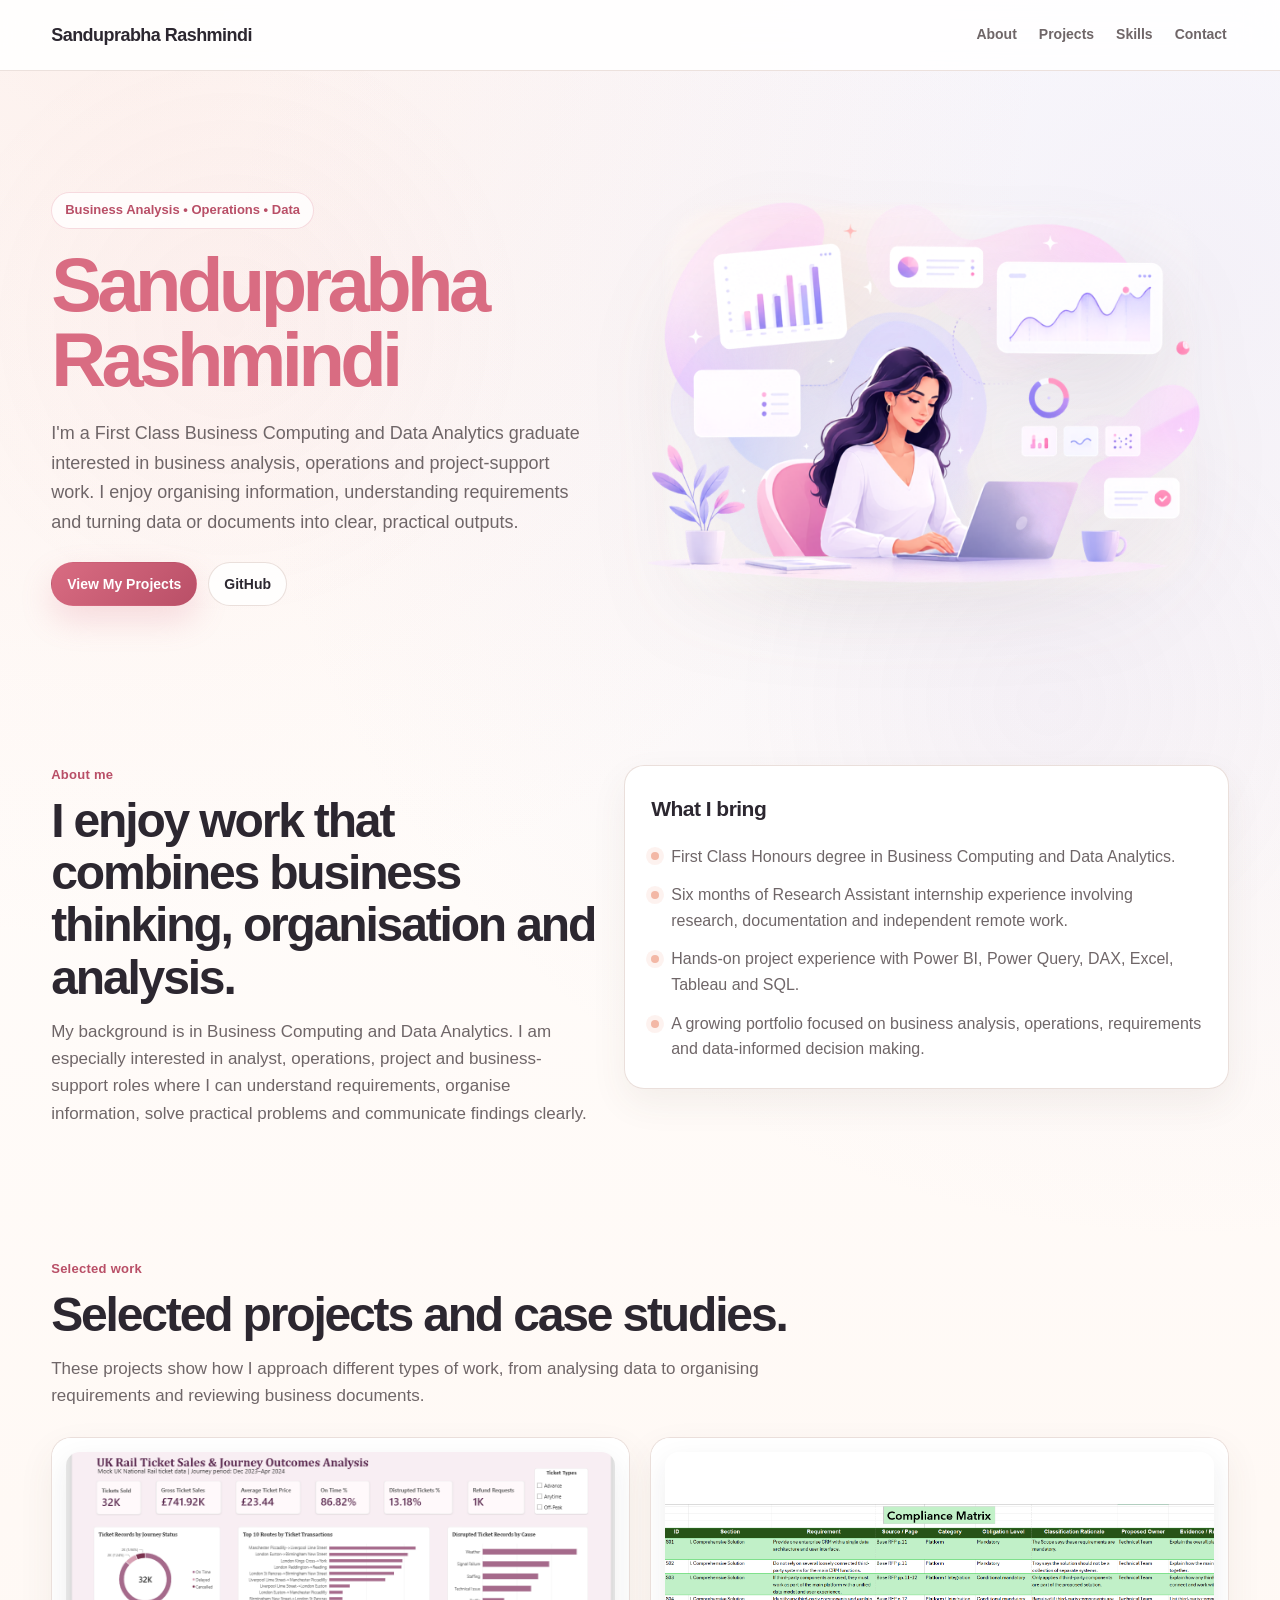
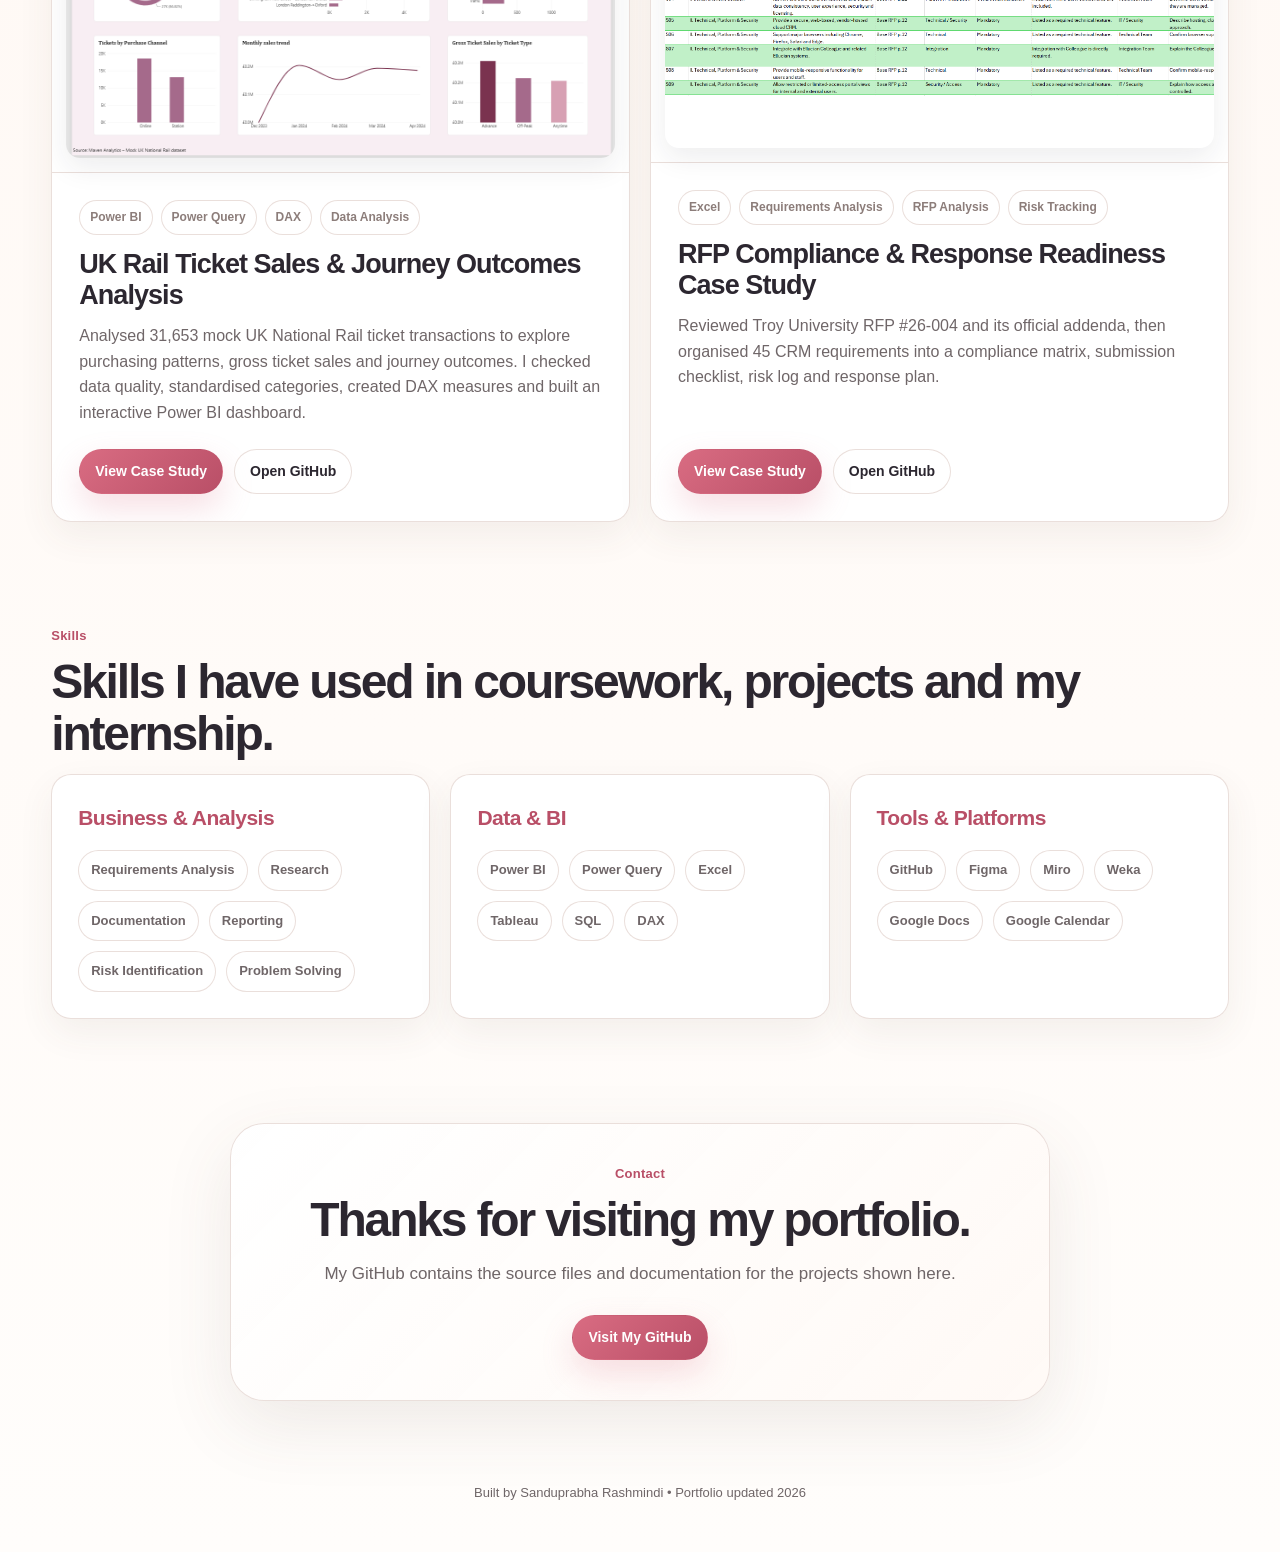
==== commit 18a69af3: "Add files via upload" ====
--- a/index.html
+++ b/index.html
@@ -13,6 +13,7 @@
 <body>
   <nav class="site-nav" aria-label="Main navigation">
     <div class="container nav-inner">
+      <a class="brand" href="#top">Sanduprabha Rashmindi</a>
       <div class="nav-links">
         <a href="#about">About</a>
         <a href="#projects">Projects</a>
@@ -25,17 +26,15 @@
   <header class="hero" id="top">
     <div class="container hero-grid">
       <div>
-        <div class="eyebrow">Business • Operations • Analytics</div>
+        <div class="eyebrow">Business Analysis • Operations • Data</div>
         <h1><span class="accent">Sanduprabha Rashmindi</span></h1>
         <p class="hero-copy">
-          I'm a First Class Business Computing and Data Analytics graduate. I enjoy understanding business problems,
-          organising information and using data and analysis to turn messy questions into clear, practical outputs.
+          I'm a First Class Business Computing and Data Analytics graduate interested in business analysis, operations and project-support work. I enjoy organising information, understanding requirements and turning data or documents into clear, practical outputs.
         </p>
         <div class="button-row">
           <a class="button primary" href="#projects">View My Projects</a>
           <a class="button" href="https://github.com/mindyverse" target="_blank" rel="noreferrer">GitHub</a>
         </div>
-        <p class="hero-note">Currently building a portfolio across business analysis, operations and data analysis.</p>
       </div>
 
       <div class="hero-visual" aria-label="Data analytics illustration">
@@ -50,20 +49,18 @@
         <div class="about-grid">
           <div>
             <div class="section-kicker">About me</div>
-            <h2 class="section-title">I like work that combines business thinking with analysis.</h2>
+            <h2 class="section-title">I enjoy work that combines business thinking, organisation and analysis.</h2>
             <p class="section-subtitle">
-              My background is in Business Computing and Data Analytics. I am particularly interested in analyst,
-              operations, project and business-support roles where I can understand requirements, organise information,
-              solve practical problems and communicate findings clearly.
+              My background is in Business Computing and Data Analytics. I am especially interested in analyst, operations, project and business-support roles where I can understand requirements, organise information, solve practical problems and communicate findings clearly.
             </p>
           </div>
           <div class="card">
             <h3>What I bring</h3>
             <ul class="fact-list">
               <li>First Class Honours degree in Business Computing and Data Analytics.</li>
-              <li>Experience with research, documentation and independent remote work through a six-month Research Assistant internship.</li>
-              <li>Hands-on project work using Power BI, Power Query, DAX, Excel, Tableau and SQL concepts.</li>
-              <li>A growing focus on business analysis, operations, requirements and process-oriented work.</li>
+              <li>Six months of Research Assistant internship experience involving research, documentation and independent remote work.</li>
+              <li>Hands-on project experience with Power BI, Power Query, DAX, Excel, Tableau and SQL.</li>
+              <li>A growing portfolio focused on business analysis, operations, requirements and data-informed decision making.</li>
             </ul>
           </div>
         </div>
@@ -73,13 +70,12 @@
     <section id="projects">
       <div class="container">
         <div class="section-kicker">Selected work</div>
-        <h2 class="section-title">Projects I can explain and defend.</h2>
+        <h2 class="section-title">Selected projects and case studies.</h2>
         <p class="section-subtitle">
-          I use portfolio projects to practise the full process: understanding the problem, checking the source material,
-          doing the analysis carefully and presenting the result clearly.
+          These projects show how I approach different types of work, from analysing data to organising requirements and reviewing business documents.
         </p>
 
-        <div class="grid two">
+        <div class="grid two projects-grid">
           <article class="card project-card">
             <div class="project-media">
               <img src="https://raw.githubusercontent.com/mindyverse/uk-rail-ticket-sales-journey-outcomes-analysis/main/dashboard.png" onerror="this.onerror=null;this.src='uk-rail-dashboard.png';" alt="Power BI dashboard for UK rail ticket sales and journey outcomes analysis" />
@@ -93,9 +89,7 @@
               </div>
               <h3>UK Rail Ticket Sales & Journey Outcomes Analysis</h3>
               <p>
-                Analysed 31,653 mock UK National Rail ticket transactions to understand purchasing patterns,
-                gross ticket sales and journey outcomes. The project included data-quality checks, category standardisation,
-                DAX measures and an interactive Power BI dashboard.
+                Analysed 31,653 mock UK National Rail ticket transactions to explore purchasing patterns, gross ticket sales and journey outcomes. I checked data quality, standardised categories, created DAX measures and built an interactive Power BI dashboard.
               </p>
               <div class="button-row">
                 <a class="button primary" href="uk-rail.html">View Case Study</a>
@@ -106,7 +100,7 @@
 
           <article class="card project-card">
             <div class="project-media">
-              <img src="rfp-compliance-matrix.png" alt="Compliance matrix from Troy University RFP response readiness case study" />
+              <img src="rfp-compliance-matrix.png" alt="Compliance matrix from the Troy University RFP response readiness case study" />
             </div>
             <div class="project-body">
               <div class="project-meta">
@@ -117,8 +111,7 @@
               </div>
               <h3>RFP Compliance & Response Readiness Case Study</h3>
               <p>
-                Analysed Troy University RFP #26-004 and its official addenda, organising 45 CRM requirements into a structured
-                compliance and response-readiness framework covering submission requirements, risks, clarifications and response planning.
+                Reviewed Troy University RFP #26-004 and its official addenda, then organised 45 CRM requirements into a compliance matrix, submission checklist, risk log and response plan.
               </p>
               <div class="button-row">
                 <a class="button primary" href="troy-rfp.html">View Case Study</a>
@@ -133,12 +126,12 @@
     <section id="skills">
       <div class="container">
         <div class="section-kicker">Skills</div>
-        <h2 class="section-title">A mix of business, research and analytical tools.</h2>
+        <h2 class="section-title">Skills I have used in coursework, projects and my internship.</h2>
         <div class="grid three">
           <div class="card skill-group">
             <h3>Business & Analysis</h3>
             <div class="skill-chips">
-              <span>Requirements thinking</span><span>Research</span><span>Documentation</span><span>Reporting</span><span>Process thinking</span><span>Problem solving</span>
+              <span>Requirements Analysis</span><span>Research</span><span>Documentation</span><span>Reporting</span><span>Risk Identification</span><span>Problem Solving</span>
             </div>
           </div>
           <div class="card skill-group">
@@ -148,7 +141,7 @@
             </div>
           </div>
           <div class="card skill-group">
-            <h3>Project Tools</h3>
+            <h3>Tools & Platforms</h3>
             <div class="skill-chips">
               <span>GitHub</span><span>Figma</span><span>Miro</span><span>Weka</span><span>Google Docs</span><span>Google Calendar</span>
             </div>
@@ -160,11 +153,10 @@
     <section id="contact">
       <div class="container">
         <div class="soft-panel contact-card">
-          <div class="section-kicker">Contact & work</div>
+          <div class="section-kicker">Contact</div>
           <h2 class="section-title">Thanks for visiting my portfolio.</h2>
-          <p class="section-subtitle" style="margin-left:auto;margin-right:auto;">
-            My GitHub contains the source files and documentation for my completed projects. I will continue adding
-            business analysis, operations and data projects here as I complete them.
+          <p class="section-subtitle centered-copy">
+            My GitHub contains the source files and documentation for the projects shown here.
           </p>
           <div class="button-row">
             <a class="button primary" href="https://github.com/mindyverse" target="_blank" rel="noreferrer">Visit My GitHub</a>
--- a/style.css
+++ b/style.css
@@ -50,35 +50,51 @@
   top: 0;
   z-index: 50;
   border-bottom: 1px solid rgba(233, 221, 216, 0.86);
-  background: rgba(255,255,255,0.78);
+  background: rgba(255,255,255,0.88);
   backdrop-filter: blur(18px);
 }
 .nav-inner {
-  min-height: 74px;
+  min-height: 70px;
   display: flex;
   align-items: center;
-  justify-content: flex-end;
+  justify-content: space-between;
   gap: 24px;
 }
 .brand {
   text-decoration: none;
-  font-weight: 820;
-  letter-spacing: -0.035em;
-  font-size: 20px;
-}
-.brand span { color: var(--plum); }
-.nav-links { display: flex; gap: 8px; flex-wrap: wrap; align-items: center; }
-.nav-links a, .button {
+  font-weight: 800;
+  letter-spacing: -0.03em;
+  font-size: 18px;
+  color: var(--text);
+}
+.nav-links { display: flex; gap: 18px; flex-wrap: wrap; align-items: center; }
+.nav-links a {
+  text-decoration: none;
+  color: var(--muted);
+  font-size: 14px;
+  font-weight: 650;
+  padding: 8px 2px;
+  border-bottom: 2px solid transparent;
+  transition: color 160ms ease, border-color 160ms ease;
+}
+.nav-links a:hover {
+  color: var(--plum-deep);
+  border-bottom-color: rgba(217,108,130,0.48);
+}
+.button {
+  display: inline-flex;
+  align-items: center;
+  justify-content: center;
   text-decoration: none;
   border-radius: 999px;
   padding: 10px 15px;
   border: 1px solid var(--line);
-  background: rgba(255,255,255,0.72);
+  background: rgba(255,255,255,0.82);
   font-size: 14px;
   font-weight: 700;
   transition: transform 160ms ease, box-shadow 160ms ease, border-color 160ms ease;
 }
-.nav-links a:hover, .button:hover {
+.button:hover {
   transform: translateY(-1px);
   box-shadow: var(--small-shadow);
   border-color: rgba(217,108,130,0.38);
@@ -89,9 +105,13 @@
   border-color: transparent;
   box-shadow: 0 14px 32px rgba(217,108,130,0.22);
 }
-.button-row { display: flex; gap: 11px; flex-wrap: wrap; margin-top: 26px; }
-
-.hero { padding: 74px 0 60px; }
+a:focus-visible, .button:focus-visible {
+  outline: 3px solid rgba(169, 153, 214, 0.45);
+  outline-offset: 3px;
+}
+.button-row { display: flex; gap: 11px; flex-wrap: wrap; margin-top: 24px; }
+
+.hero { padding: 68px 0 54px; }
 .hero-grid {
   display: grid;
   grid-template-columns: 0.95fr 1.05fr;
@@ -104,32 +124,28 @@
   border-radius: 999px;
   border: 1px solid rgba(217,108,130,0.24);
   background: rgba(255,255,255,0.78);
-  color: var(--plum);
+  color: var(--plum-deep);
   font-size: 13px;
-  font-weight: 780;
+  font-weight: 760;
 }
 h1 {
   margin: 18px 0 0;
-  max-width: 720px;
-  font-size: clamp(44px, 6vw, 78px);
-  line-height: 0.98;
-  letter-spacing: -0.065em;
+  max-width: 760px;
+  font-size: clamp(44px, 6vw, 76px);
+  line-height: 0.99;
+  letter-spacing: -0.06em;
 }
 .accent { color: var(--plum); }
 .hero-copy {
-  max-width: 690px;
-  margin: 24px 0 0;
+  max-width: 720px;
+  margin: 22px 0 0;
   color: var(--muted);
   font-size: 18px;
-}
-.hero-note {
-  margin-top: 18px;
-  color: var(--soft-muted);
-  font-size: 14px;
+  line-height: 1.65;
 }
 .hero-visual {
   position: relative;
-  min-height: 560px;
+  min-height: 520px;
   display: flex;
   align-items: center;
   justify-content: center;
@@ -148,20 +164,23 @@
   z-index: -1;
 }
 .hero-visual img {
-  width: min(124%, 900px);
-  max-height: 700px;
+  width: min(118%, 860px);
+  max-height: 660px;
   object-fit: contain;
   display: block;
-  transform: translateY(-8px);
+  transform: translateY(-6px);
   filter: drop-shadow(0 30px 42px rgba(88,68,63,0.10));
 }
 
-section { padding: 62px 0; }
-.section-kicker { color: var(--plum); font-size: 13px; font-weight: 800; letter-spacing: 0.02em; margin-bottom: 9px; }
-.section-title { margin: 0 0 14px; font-size: clamp(32px,4vw,48px); line-height: 1.08; letter-spacing: -0.05em; }
-.section-subtitle { max-width: 790px; margin: 0 0 30px; color: var(--muted); font-size: 17px; }
+section { padding: 52px 0; }
+.section-kicker { color: var(--plum-deep); font-size: 13px; font-weight: 800; letter-spacing: 0.02em; margin-bottom: 9px; }
+.section-title { margin: 0 0 14px; font-size: clamp(32px,4vw,48px); line-height: 1.09; letter-spacing: -0.045em; }
+.compact-title { font-size: 34px; }
+.section-subtitle { max-width: 790px; margin: 0 0 28px; color: var(--muted); font-size: 17px; }
+.centered-copy { margin-left: auto; margin-right: auto; }
+.no-bottom-margin { margin-bottom: 0; }
 .soft-panel {
-  padding: clamp(24px,4vw,42px);
+  padding: clamp(24px,4vw,40px);
   border-radius: var(--radius-xl);
   border: 1px solid var(--line);
   background: linear-gradient(135deg, rgba(255,255,255,0.97), rgba(255,249,245,0.92));
@@ -170,6 +189,9 @@
 .grid { display: grid; gap: 20px; }
 .grid.two { grid-template-columns: repeat(2, minmax(0,1fr)); }
 .grid.three { grid-template-columns: repeat(3, minmax(0,1fr)); }
+.case-grid { align-items: start; }
+.projects-grid { align-items: stretch; }
+.process-grid { align-items: stretch; }
 .card {
   border-radius: var(--radius-md);
   border: 1px solid var(--line);
@@ -181,61 +203,93 @@
 .card h3 { margin: 0 0 8px; font-size: 21px; letter-spacing: -0.025em; }
 .card p { margin: 0; color: var(--muted); }
 
-.about-grid { display: grid; grid-template-columns: 0.9fr 1.1fr; gap: 24px; align-items: stretch; }
+.about-grid { display: grid; grid-template-columns: 0.95fr 1.05fr; gap: 26px; align-items: start; }
 .fact-list { list-style: none; padding: 0; margin: 18px 0 0; display: grid; gap: 13px; }
 .fact-list li { display: flex; gap: 12px; color: var(--muted); }
 .fact-list li::before { content: ""; width: 8px; height: 8px; flex: 0 0 8px; margin-top: 9px; border-radius: 50%; background: var(--rose); box-shadow: 0 0 0 5px rgba(243,184,166,0.18); }
 
-.project-card { overflow: hidden; padding: 0; }
-.project-media { background: #fff; border-bottom: 1px solid var(--line); padding: 12px; }
-.project-media img { display: block; width: 100%; aspect-ratio: 16 / 9; object-fit: cover; border-radius: 14px; box-shadow: 0 10px 28px rgba(44,39,48,0.10); }
-.project-body { padding: 27px; }
+.project-card { overflow: hidden; padding: 0; display: flex; flex-direction: column; height: 100%; }
+.project-media {
+  background: #fff;
+  border-bottom: 1px solid var(--line);
+  padding: 14px;
+  aspect-ratio: 16 / 9;
+  display: flex;
+  align-items: center;
+  justify-content: center;
+}
+.project-media img {
+  display: block;
+  width: 100%;
+  height: 100%;
+  object-fit: contain;
+  border-radius: 14px;
+  box-shadow: 0 10px 28px rgba(44,39,48,0.08);
+}
+.project-body { padding: 27px; display: flex; flex-direction: column; flex: 1; }
 .project-meta { display: flex; flex-wrap: wrap; gap: 8px; margin-bottom: 14px; }
 .tag { padding: 7px 10px; border-radius: 999px; background: #fff; border: 1px solid var(--line); color: var(--soft-muted); font-size: 12px; font-weight: 700; }
-.project-body h3 { font-size: 28px; line-height: 1.14; margin: 0 0 11px; letter-spacing: -0.04em; }
+.project-body h3 { font-size: 27px; line-height: 1.17; margin: 0 0 11px; letter-spacing: -0.035em; }
 .project-body p { color: var(--muted); margin: 0; }
+.project-body .button-row { margin-top: auto; padding-top: 24px; }
 
 .skill-group h3 { color: var(--plum-deep); }
 .skill-chips { display: flex; flex-wrap: wrap; gap: 10px; margin-top: 15px; }
-.skill-chips span { padding: 9px 12px; border-radius: 999px; border: 1px solid var(--line); background: #fff; color: var(--muted); font-size: 13px; font-weight: 680; }
+.skill-chips span { padding: 9px 12px; border-radius: 999px; border: 1px solid var(--line); background: #fff; color: var(--muted); font-size: 13px; font-weight: 650; }
 
 .contact-card { text-align: center; max-width: 820px; margin: 0 auto; }
 .contact-card .button-row { justify-content: center; }
-footer { padding: 32px 0 54px; text-align: center; color: var(--muted); font-size: 13px; }
-
-.project-hero { padding: 58px 0 34px; }
-.project-hero h1 { font-size: clamp(40px,5vw,64px); max-width: 920px; }
+footer { padding: 30px 0 48px; text-align: center; color: var(--muted); font-size: 13px; }
+
+.project-hero { padding: 52px 0 26px; }
+.project-hero h1 { font-size: clamp(40px,5vw,62px); max-width: 960px; }
 .breadcrumb { font-size: 14px; color: var(--muted); margin-bottom: 18px; }
-.breadcrumb a { color: var(--plum); text-decoration: none; font-weight: 700; }
+.breadcrumb a { color: var(--plum-deep); text-decoration: none; font-weight: 700; }
 .project-screenshot {
-  margin-top: 28px;
+  margin-top: 26px;
   padding: 10px;
-  border-radius: 26px;
+  border-radius: 24px;
   border: 1px solid var(--line);
   background: #fff;
-  box-shadow: 0 18px 50px rgba(44,39,48,0.10);
-}
-.project-screenshot img { display: block; width: 100%; border-radius: 17px; }
+  box-shadow: 0 18px 50px rgba(44,39,48,0.09);
+}
+.project-screenshot img { display: block; width: 100%; border-radius: 15px; }
+.hero-screenshot { max-width: 1080px; margin-left: auto; margin-right: auto; }
+.evidence-grid { display: grid; grid-template-columns: 1fr; gap: 26px; }
+.evidence-item { margin: 0; }
+.evidence-item figcaption {
+  padding: 12px 6px 2px;
+  color: var(--muted);
+  font-size: 14px;
+  font-weight: 650;
+}
 .kpi-grid { display: grid; grid-template-columns: repeat(3,1fr); gap: 14px; margin-top: 24px; }
 .kpi { padding: 18px; border: 1px solid var(--line); border-radius: 18px; background: #fff; }
 .kpi strong { display: block; font-size: 26px; color: var(--plum-deep); letter-spacing: -0.035em; }
 .kpi span { color: var(--muted); font-size: 13px; }
-.note { padding: 18px 20px; border-left: 4px solid var(--rose); background: rgba(255,255,255,0.76); border-radius: 0 16px 16px 0; color: var(--muted); }
+.note { margin-top: 18px; padding: 18px 20px; border-left: 4px solid var(--rose); background: rgba(255,255,255,0.76); border-radius: 0 16px 16px 0; color: var(--muted); }
+.back-section { padding-top: 28px; }
 
 @media (max-width: 980px) {
   .hero-grid, .about-grid, .grid.two, .grid.three { grid-template-columns: 1fr; }
-  .hero-visual { min-height: 470px; }
+  .hero-visual { min-height: 440px; }
   .kpi-grid { grid-template-columns: repeat(2,1fr); }
-}
+  .rfp-kpis { grid-template-columns: repeat(3,1fr); }
+}
+
 @media (max-width: 680px) {
-  .nav-inner { align-items: flex-start; padding: 16px 0; flex-direction: column; gap: 12px; }
-  .nav-links { width: 100%; }
-  .nav-links a { flex: 1; text-align: center; }
-  .hero { padding-top: 48px; }
-  .hero-visual { min-height: 390px; }
-  .hero-visual img { width: 122%; }
-  section { padding: 46px 0; }
+  .nav-inner { align-items: flex-start; padding: 14px 0; flex-direction: column; gap: 10px; }
+  .brand { font-size: 17px; }
+  .nav-links { width: 100%; gap: 14px; }
+  .nav-links a { flex: 0 0 auto; }
+  .hero { padding-top: 44px; }
+  .hero-visual { min-height: 360px; }
+  .hero-visual img { width: 116%; }
+  section { padding: 42px 0; }
   .button-row { flex-direction: column; }
-  .button { text-align: center; }
-  .kpi-grid { grid-template-columns: 1fr; }
-}
+  .button { width: 100%; text-align: center; }
+  .kpi-grid, .rfp-kpis { grid-template-columns: 1fr; }
+  .project-hero h1 { font-size: 40px; line-height: 1.05; }
+  .compact-title { font-size: 30px; }
+  .project-body h3 { font-size: 24px; }
+}
